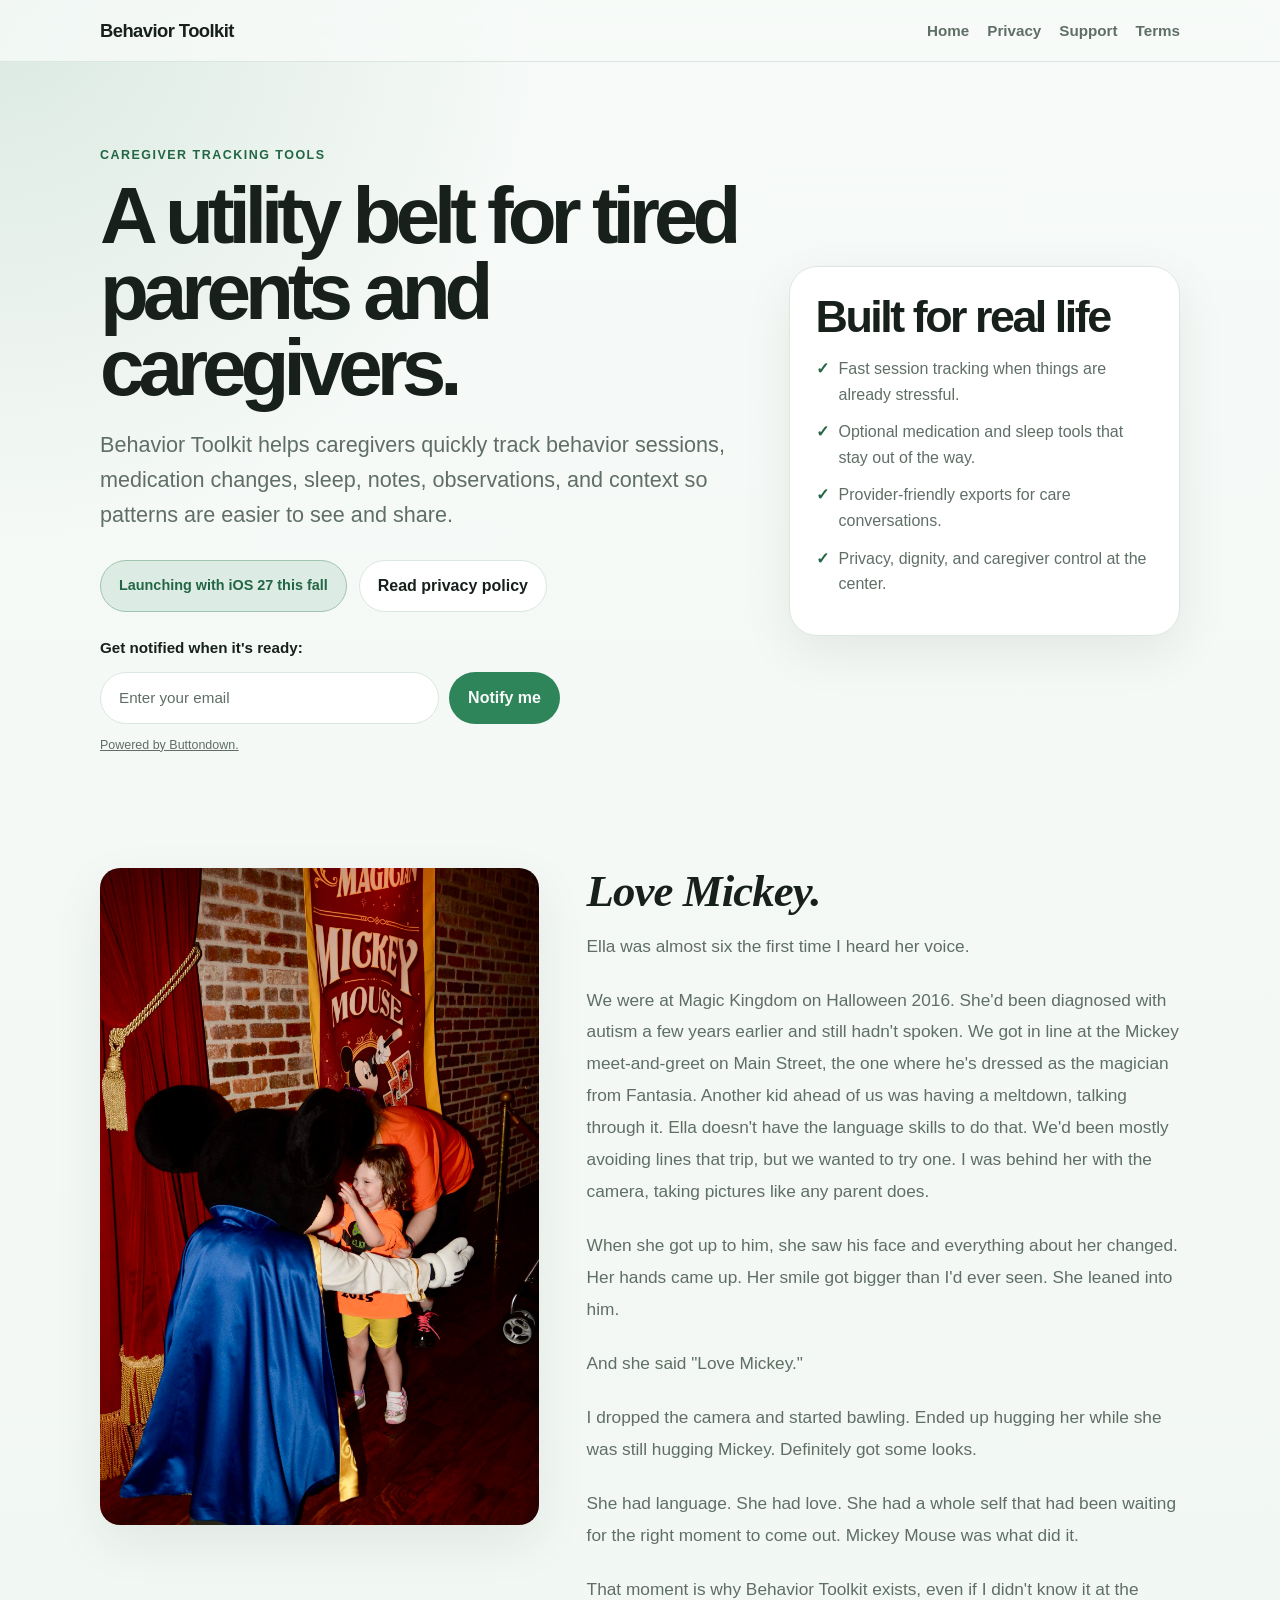
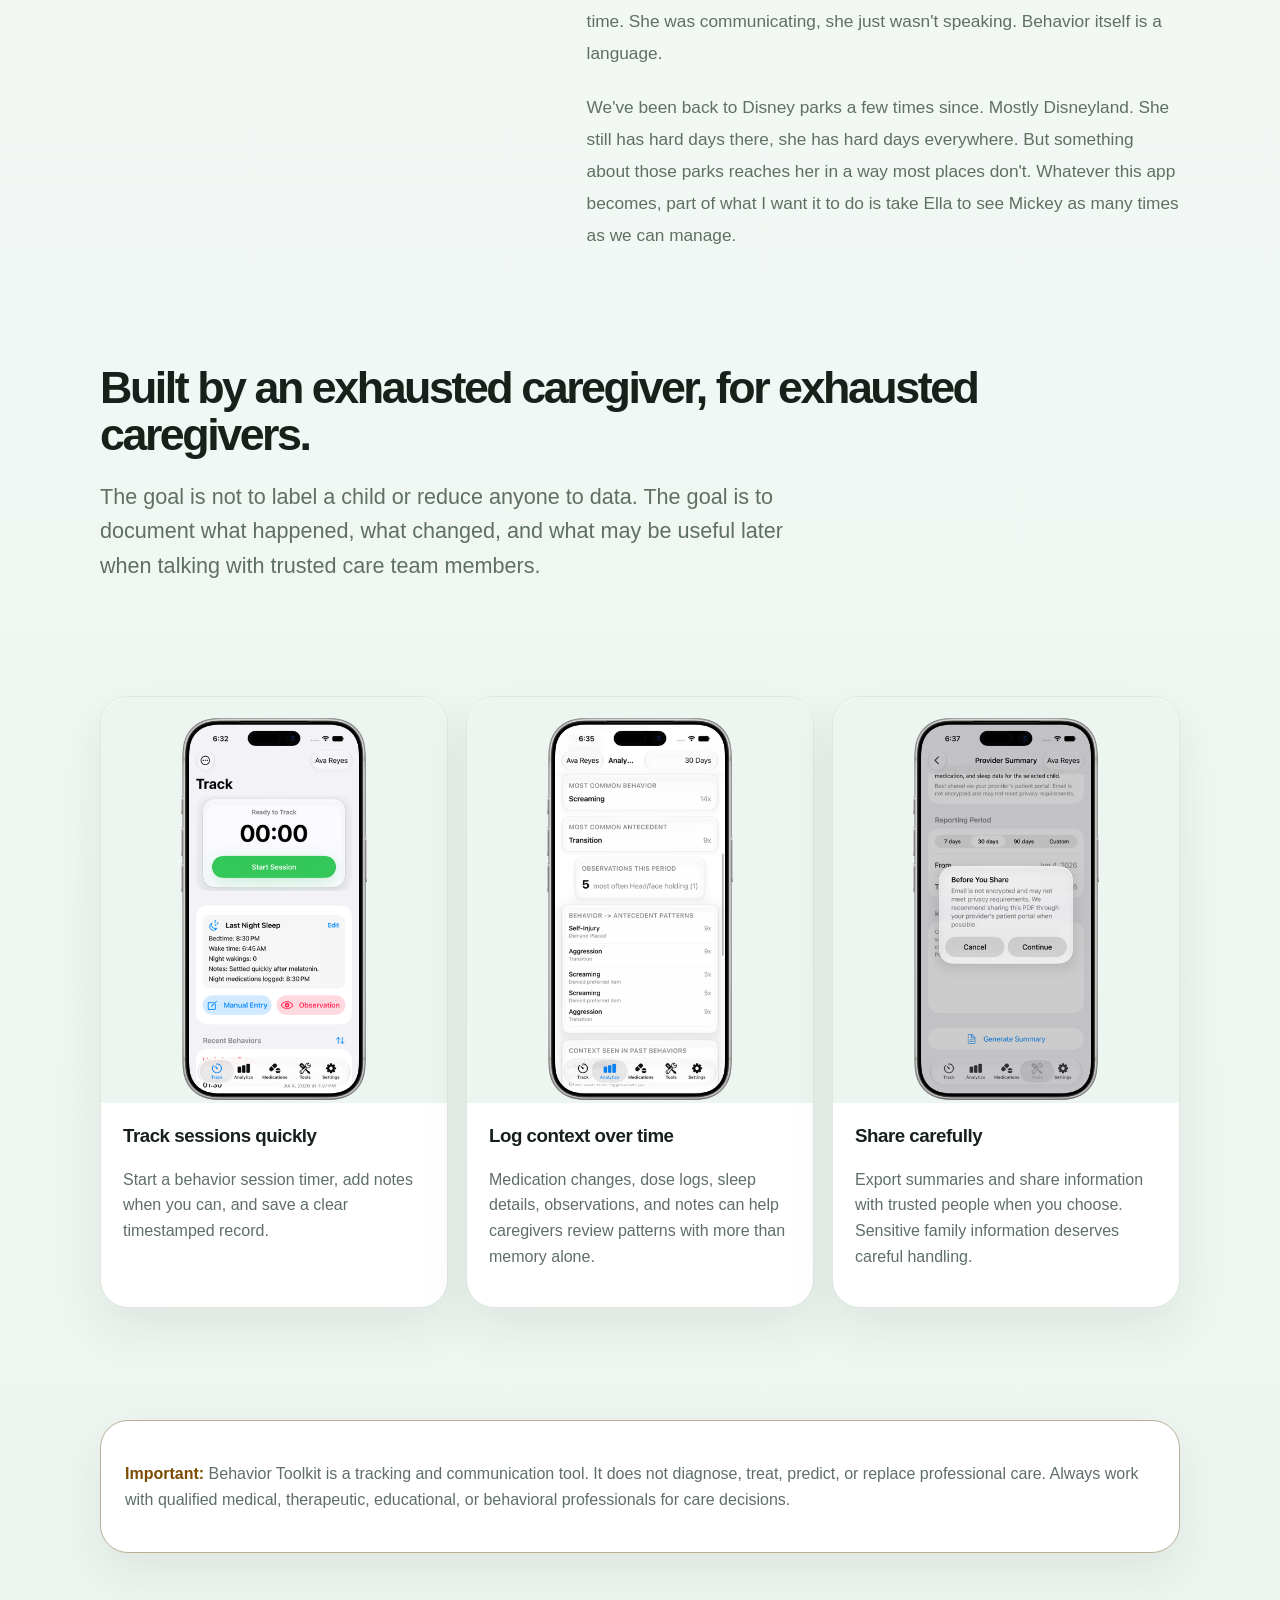
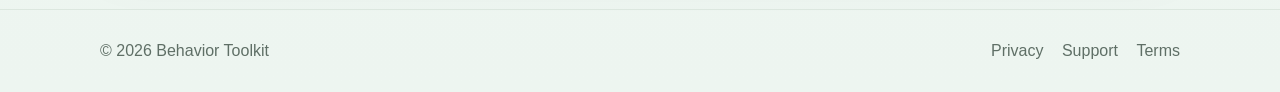
==== index.html @ e45cd390 "Replace hero CTA with launch badge and Buttondown email signup Swap the TestFlight beta pill for a '" ====
<!doctype html>
<html lang="en">
<head>
  <meta charset="utf-8">
  <meta name="viewport" content="width=device-width, initial-scale=1">
  <title>Behavior Toolkit | Caregiver Tracking Tools</title>
  <meta name="description" content="Behavior Toolkit is an iOS caregiver utility app for tracking behavior sessions, medication changes, sleep, notes, and patterns over time.">
  <link rel="stylesheet" href="style.css">
</head>
<body>
  <header class="site-header">
    <div class="container nav">
      <a class="brand" href="index.html">Behavior Toolkit</a>
      <nav class="nav-links" aria-label="Main navigation">
        <a href="index.html">Home</a>
        <a href="privacy.html">Privacy</a>
        <a href="support.html">Support</a>
        <a href="terms.html">Terms</a>
      </nav>
    </div>
  </header>

  <main>
    <section class="hero">
      <div class="container hero-grid">
        <div>
          <p class="eyebrow">Caregiver Tracking Tools</p>
          <h1>A utility belt for tired parents and caregivers.</h1>
          <p class="lede">Behavior Toolkit helps caregivers quickly track behavior sessions, medication changes, sleep, notes, observations, and context so patterns are easier to see and share.</p>
          <div class="actions">
            <span class="badge">Launching with iOS 27 this fall</span>
            <a class="button" href="privacy.html">Read privacy policy</a>
          </div>
          <p class="signup-intro">Get notified when it's ready:</p>
          <form
            action="https://buttondown.com/api/emails/embed-subscribe/behaviortoolkit"
            method="post"
            class="embeddable-buttondown-form signup-form"
          >
            <label for="bd-email" class="visually-hidden">Enter your email</label>
            <input type="email" name="email" id="bd-email" placeholder="Enter your email" required>
            <input type="submit" value="Notify me">
            <p class="buttondown-note">
              <a href="https://buttondown.com/refer/behaviortoolkit" target="_blank" rel="noopener">
                Powered by Buttondown.
              </a>
            </p>
          </form>
        </div>

        <aside class="hero-card" aria-label="Key app principles">
          <h2>Built for real life</h2>
          <ul>
            <li>Fast session tracking when things are already stressful.</li>
            <li>Optional medication and sleep tools that stay out of the way.</li>
            <li>Provider-friendly exports for care conversations.</li>
            <li>Privacy, dignity, and caregiver control at the center.</li>
          </ul>
        </aside>
      </div>
    </section>

    <section class="section story">
      <div class="container story-grid">
        <figure class="story-figure">
          <img src="images/mickey-2016.jpeg" alt="A young girl meeting Mickey Mouse at Magic Kingdom on Halloween 2016.">
        </figure>
        <div class="story-copy">
          <h2 class="story-title">Love Mickey.</h2>
          <p>Ella was almost six the first time I heard her voice.</p>
          <p>We were at Magic Kingdom on Halloween 2016. She'd been diagnosed with autism a few years earlier and still hadn't spoken. We got in line at the Mickey meet-and-greet on Main Street, the one where he's dressed as the magician from Fantasia. Another kid ahead of us was having a meltdown, talking through it. Ella doesn't have the language skills to do that. We'd been mostly avoiding lines that trip, but we wanted to try one. I was behind her with the camera, taking pictures like any parent does.</p>
          <p>When she got up to him, she saw his face and everything about her changed. Her hands came up. Her smile got bigger than I'd ever seen. She leaned into him.</p>
          <p>And she said "Love Mickey."</p>
          <p>I dropped the camera and started bawling. Ended up hugging her while she was still hugging Mickey. Definitely got some looks.</p>
          <p>She had language. She had love. She had a whole self that had been waiting for the right moment to come out. Mickey Mouse was what did it.</p>
          <p>That moment is why Behavior Toolkit exists, even if I didn't know it at the time. She was communicating, she just wasn't speaking. Behavior itself is a language.</p>
          <p>We've been back to Disney parks a few times since. Mostly Disneyland. She still has hard days there, she has hard days everywhere. But something about those parks reaches her in a way most places don't. Whatever this app becomes, part of what I want it to do is take Ella to see Mickey as many times as we can manage.</p>
        </div>
      </div>
    </section>

    <section class="section">
      <div class="container">
        <h2>Built by an exhausted caregiver, for exhausted caregivers.</h2>
        <p class="lede">The goal is not to label a child or reduce anyone to data. The goal is to document what happened, what changed, and what may be useful later when talking with trusted care team members.</p>
      </div>
    </section>

    <section class="section">
      <div class="container grid">
        <article class="card">
          <div class="card-shot">
            <img src="images/01-track-tab.png" alt="Behavior Toolkit's Track tab, showing an active session timer and last night's sleep summary.">
          </div>
          <h3>Track sessions quickly</h3>
          <p>Start a behavior session timer, add notes when you can, and save a clear timestamped record.</p>
        </article>
        <article class="card">
          <div class="card-shot">
            <img src="images/05-analytics-patterns.png" alt="Analytics view showing the most common behavior and antecedent, plus behavior-to-antecedent patterns over the period.">
          </div>
          <h3>Log context over time</h3>
          <p>Medication changes, dose logs, sleep details, observations, and notes can help caregivers review patterns with more than memory alone.</p>
        </article>
        <article class="card">
          <div class="card-shot">
            <img src="images/12-provider-summary-privacy-dialog.png" alt="Provider Summary screen with a 'Before You Share' reminder that email is not encrypted, recommending sharing through a provider's patient portal.">
          </div>
          <h3>Share carefully</h3>
          <p>Export summaries and share information with trusted people when you choose. Sensitive family information deserves careful handling.</p>
        </article>
      </div>
    </section>

    <section class="section">
      <div class="container notice">
        <p><strong>Important:</strong> Behavior Toolkit is a tracking and communication tool. It does not diagnose, treat, predict, or replace professional care. Always work with qualified medical, therapeutic, educational, or behavioral professionals for care decisions.</p>
      </div>
    </section>
  </main>

  <footer class="site-footer">
    <div class="container footer-row">
      <span>&copy; 2026 Behavior Toolkit</span>
      <span>
        <a href="privacy.html">Privacy</a>
        <a href="support.html">Support</a>
        <a href="terms.html">Terms</a>
      </span>
    </div>
  </footer>
</body>
</html>
---- style.css ----
:root {
  color-scheme: light dark;
  --bg: #f7faf8;
  --bg-soft: #edf5f0;
  --card: #ffffff;
  --text: #17201b;
  --muted: #5f6f66;
  --line: #dce7df;
  --accent: #2f855a;
  --accent-dark: #226644;
  --warning: #7a4b00;
  --shadow: 0 18px 50px rgba(23, 32, 27, 0.08);
}

@media (prefers-color-scheme: dark) {
  :root {
    --bg: #0d1310;
    --bg-soft: #111d17;
    --card: #16211b;
    --text: #edf7f0;
    --muted: #b0c0b7;
    --line: #2a3a31;
    --accent: #68d391;
    --accent-dark: #9ae6b4;
    --warning: #fbd38d;
    --shadow: 0 18px 50px rgba(0, 0, 0, 0.32);
  }
}

* {
  box-sizing: border-box;
}

html {
  scroll-behavior: smooth;
}

body {
  margin: 0;
  font-family: -apple-system, BlinkMacSystemFont, "Segoe UI", Roboto, Helvetica, Arial, sans-serif;
  background:
    radial-gradient(circle at top left, rgba(47, 133, 90, 0.14), transparent 34rem),
    linear-gradient(180deg, var(--bg), var(--bg-soft));
  color: var(--text);
  line-height: 1.6;
}

a {
  color: var(--accent-dark);
}

.container {
  width: min(1080px, calc(100% - 32px));
  margin: 0 auto;
}

.site-header {
  border-bottom: 1px solid var(--line);
  background: color-mix(in srgb, var(--bg) 82%, transparent);
  backdrop-filter: blur(14px);
  position: sticky;
  top: 0;
  z-index: 10;
}

.nav {
  display: flex;
  align-items: center;
  justify-content: space-between;
  gap: 24px;
  padding: 16px 0;
}

.brand {
  font-weight: 800;
  letter-spacing: -0.03em;
  text-decoration: none;
  color: var(--text);
  font-size: 1.15rem;
}

.nav-links {
  display: flex;
  align-items: center;
  gap: 18px;
  flex-wrap: wrap;
}

.nav-links a {
  color: var(--muted);
  text-decoration: none;
  font-weight: 600;
  font-size: 0.95rem;
}

.nav-links a:hover {
  color: var(--text);
}

.hero {
  padding: 84px 0 56px;
}

.hero-grid {
  display: grid;
  grid-template-columns: 1.25fr 0.75fr;
  gap: 36px;
  align-items: center;
}

.eyebrow {
  color: var(--accent-dark);
  font-weight: 800;
  text-transform: uppercase;
  letter-spacing: 0.12em;
  font-size: 0.78rem;
  margin: 0 0 12px;
}

h1 {
  font-size: clamp(2.45rem, 7vw, 5rem);
  line-height: 0.95;
  letter-spacing: -0.075em;
  margin: 0;
}

h2 {
  font-size: clamp(1.75rem, 4vw, 2.8rem);
  line-height: 1.05;
  letter-spacing: -0.055em;
  margin: 0 0 16px;
}

h3 {
  margin: 0 0 8px;
  letter-spacing: -0.025em;
}

.lede {
  font-size: clamp(1.1rem, 2.3vw, 1.35rem);
  color: var(--muted);
  margin: 22px 0 0;
  max-width: 720px;
}

.actions {
  display: flex;
  gap: 12px;
  flex-wrap: wrap;
  margin-top: 28px;
}

.button {
  display: inline-flex;
  align-items: center;
  justify-content: center;
  border-radius: 999px;
  padding: 12px 18px;
  font-weight: 800;
  text-decoration: none;
  border: 1px solid var(--line);
  color: var(--text);
  background: var(--card);
}

.button.primary {
  background: var(--accent);
  color: #ffffff;
  border-color: transparent;
}

span.button {
  cursor: default;
}

.actions-note {
  font-size: 0.88rem;
  color: var(--muted);
  margin: 14px 0 0;
}

.badge {
  display: inline-flex;
  align-items: center;
  border-radius: 999px;
  padding: 12px 18px;
  font-weight: 700;
  font-size: 0.9rem;
  color: var(--accent-dark);
  background: color-mix(in srgb, var(--accent) 12%, transparent);
  border: 1px solid color-mix(in srgb, var(--accent) 35%, var(--line));
}

.signup-intro {
  font-size: 0.95rem;
  font-weight: 600;
  margin: 24px 0 0;
}

.signup-form {
  display: flex;
  flex-wrap: wrap;
  gap: 10px;
  margin: 12px 0 0;
  max-width: 460px;
}

.signup-form input[type="email"] {
  flex: 1 1 220px;
  min-width: 0;
  border-radius: 999px;
  padding: 12px 18px;
  font: inherit;
  font-size: 0.95rem;
  border: 1px solid var(--line);
  background: var(--card);
  color: var(--text);
}

.signup-form input[type="email"]::placeholder {
  color: var(--muted);
}

.signup-form input[type="email"]:focus-visible {
  outline: 2px solid var(--accent);
  outline-offset: 1px;
  border-color: var(--accent);
}

.signup-form input[type="submit"] {
  flex: 0 0 auto;
  border-radius: 999px;
  padding: 12px 18px;
  font: inherit;
  font-weight: 800;
  background: var(--accent);
  color: var(--bg);
  border: 1px solid transparent;
  cursor: pointer;
}

.buttondown-note {
  flex-basis: 100%;
  margin: 2px 0 0;
  font-size: 0.78rem;
}

.buttondown-note a {
  color: var(--muted);
}

.visually-hidden {
  position: absolute;
  width: 1px;
  height: 1px;
  padding: 0;
  margin: -1px;
  overflow: hidden;
  clip: rect(0 0 0 0);
  clip-path: inset(50%);
  white-space: nowrap;
  border: 0;
}

.hero-card,
.card,
.notice {
  background: var(--card);
  border: 1px solid var(--line);
  border-radius: 28px;
  box-shadow: var(--shadow);
}

.hero-card {
  padding: 26px;
}

.hero-card ul,
.check-list {
  list-style: none;
  padding: 0;
  margin: 0;
}

.hero-card li,
.check-list li {
  display: flex;
  gap: 10px;
  margin: 12px 0;
  color: var(--muted);
}

.hero-card li::before,
.check-list li::before {
  content: "✓";
  color: var(--accent-dark);
  font-weight: 900;
}

.section {
  padding: 56px 0;
}

.grid {
  display: grid;
  grid-template-columns: repeat(3, 1fr);
  gap: 18px;
}

.story-grid {
  display: grid;
  grid-template-columns: 0.85fr 1.15fr;
  gap: 48px;
  align-items: start;
}

.story-figure {
  margin: 0;
  position: sticky;
  top: 96px;
}

.story-figure img {
  width: 100%;
  height: auto;
  display: block;
  border-radius: 20px;
  box-shadow: var(--shadow);
}

.story-copy {
  max-width: 640px;
}

.story-title {
  font-family: Georgia, "Iowan Old Style", "Times New Roman", serif;
  font-style: italic;
  font-weight: 700;
  letter-spacing: -0.02em;
}

.story-copy p {
  font-size: 1.08rem;
  line-height: 1.85;
  color: var(--muted);
  margin: 0 0 22px;
}

.story-copy p:last-child {
  margin-bottom: 0;
}

@media (max-width: 760px) {
  .story-grid {
    grid-template-columns: 1fr;
    gap: 24px;
  }

  .story-figure {
    position: static;
  }
}

.card {
  padding: 22px;
}

.card-shot {
  margin: -22px -22px 18px;
  display: flex;
  justify-content: center;
  background: var(--bg-soft);
  border-radius: 28px 28px 0 0;
  overflow: hidden;
}

.card-shot img {
  width: 100%;
  max-width: 190px;
  height: auto;
  display: block;
  margin-top: 18px;
}

.card p,
.notice p,
.legal p,
.legal li {
  color: var(--muted);
}

.notice {
  padding: 24px;
  border-color: color-mix(in srgb, var(--warning) 35%, var(--line));
}

.notice strong {
  color: var(--warning);
}

.legal {
  width: min(860px, calc(100% - 32px));
  margin: 0 auto;
  padding: 56px 0;
}

.legal h1 {
  font-size: clamp(2.2rem, 5vw, 3.6rem);
  margin-bottom: 12px;
}

.legal h2 {
  font-size: 1.4rem;
  margin-top: 34px;
}

.site-footer {
  border-top: 1px solid var(--line);
  padding: 28px 0;
  color: var(--muted);
}

.footer-row {
  display: flex;
  justify-content: space-between;
  gap: 18px;
  flex-wrap: wrap;
}

.footer-row a {
  color: var(--muted);
  margin-left: 14px;
  text-decoration: none;
}

@media (max-width: 760px) {
  .hero {
    padding-top: 54px;
  }

  .hero-grid,
  .grid {
    grid-template-columns: 1fr;
  }

  .nav {
    align-items: flex-start;
    flex-direction: column;
  }

  .nav-links {
    gap: 12px;
  }
}
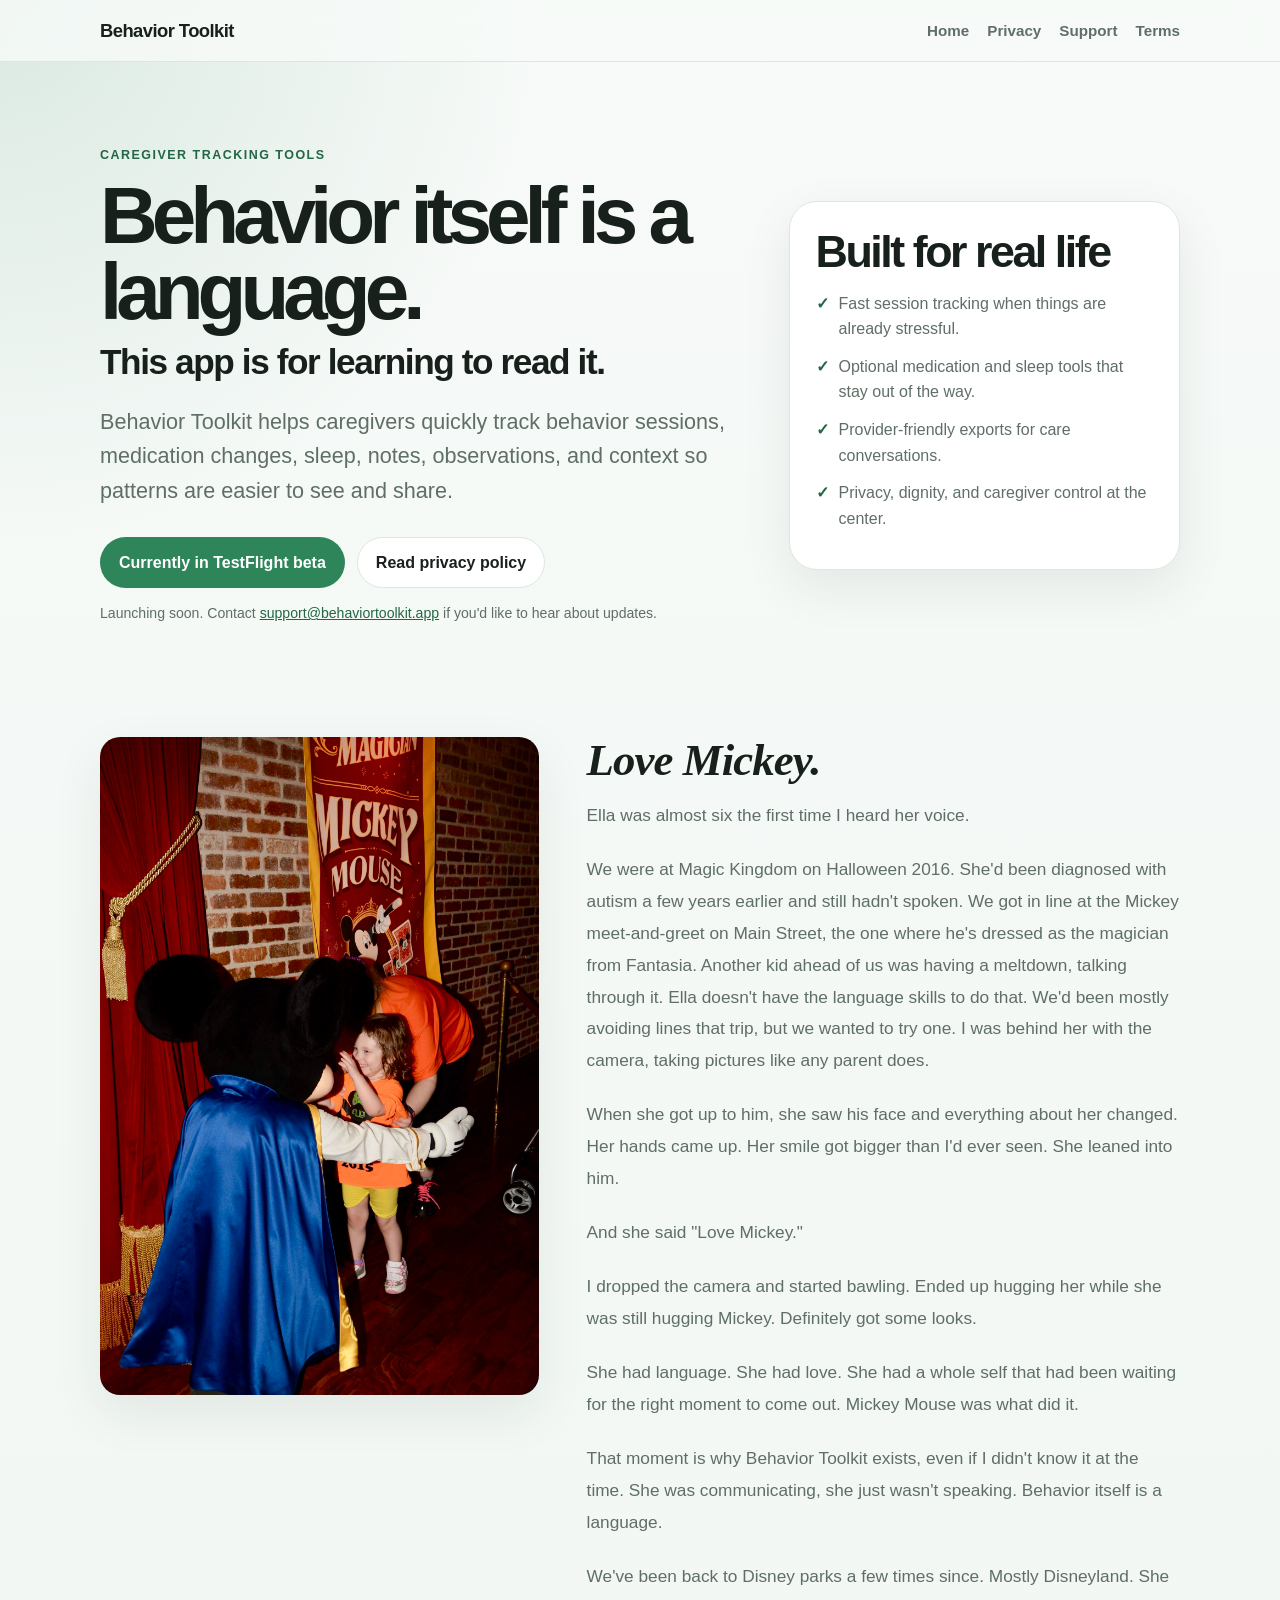
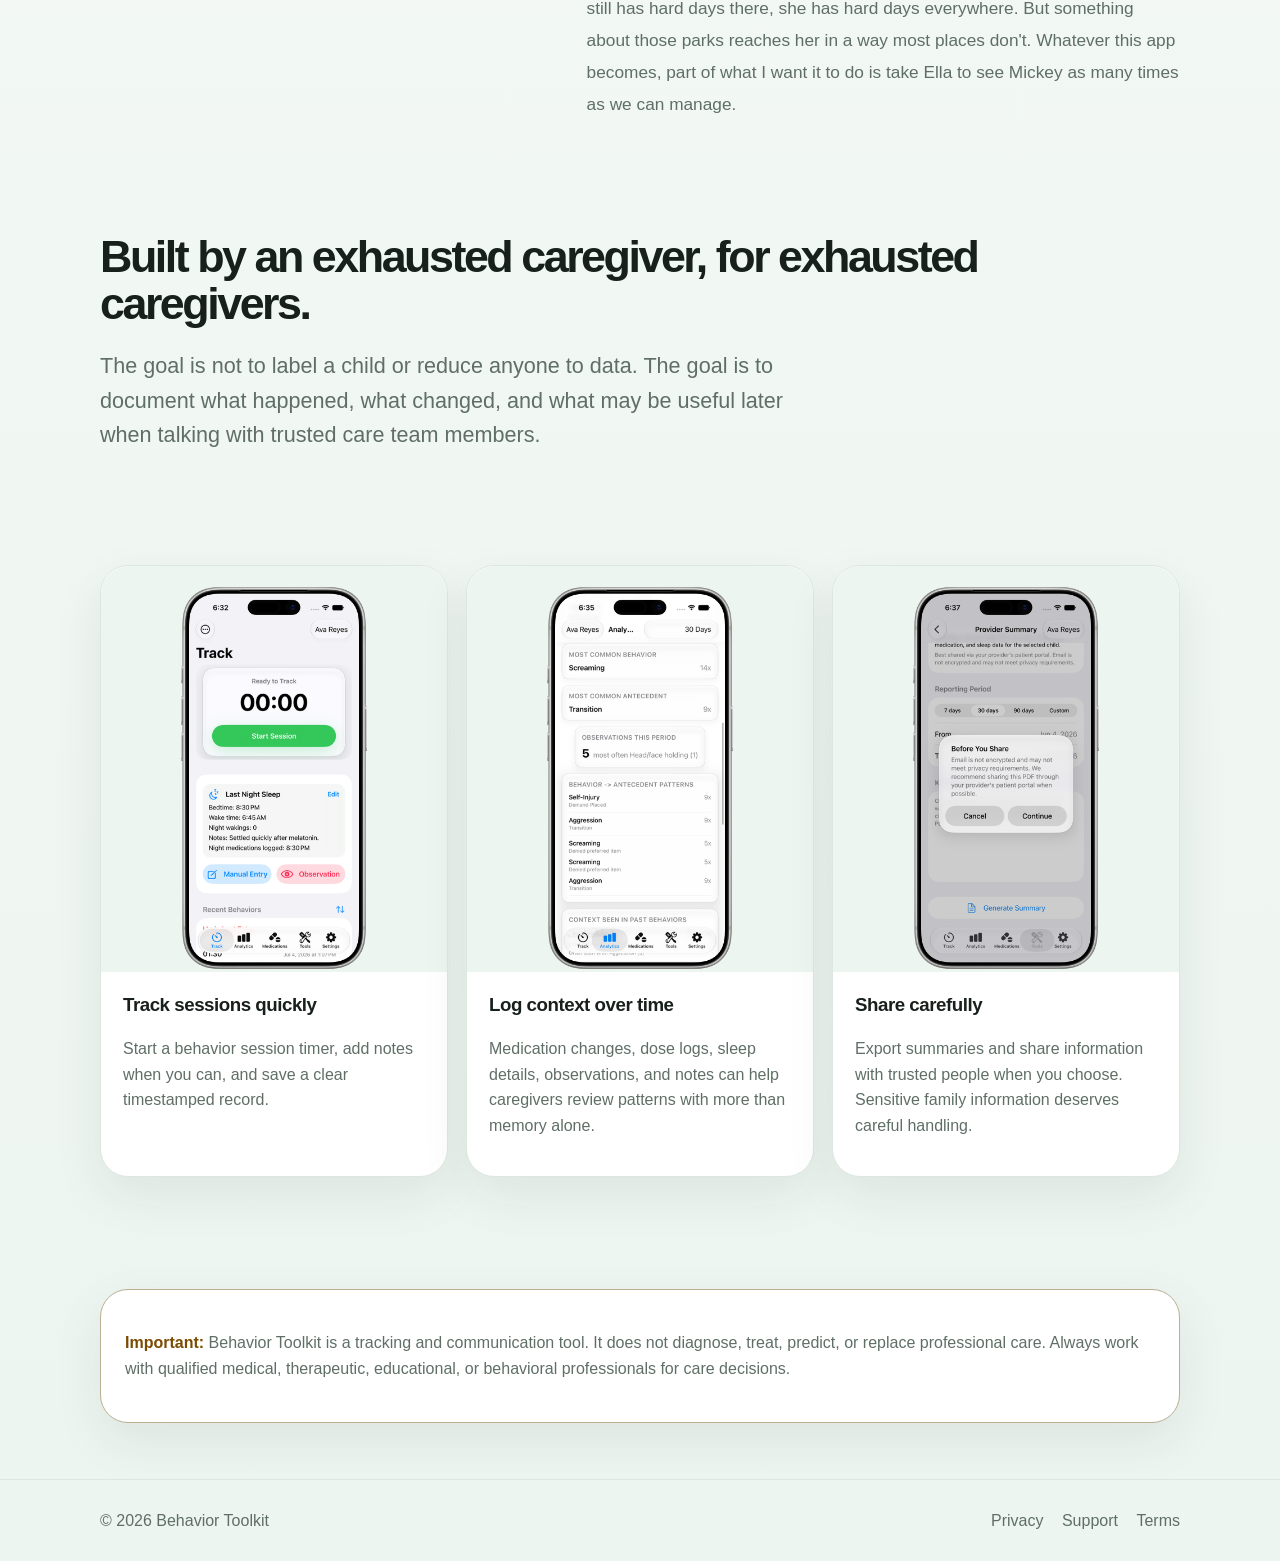
==== commit 3f134647: "Replace hero headline with new two-line copy Swap 'A utility belt for tired parents and caregivers.'" ====
--- a/index.html
+++ b/index.html
@@ -25,27 +25,14 @@
       <div class="container hero-grid">
         <div>
           <p class="eyebrow">Caregiver Tracking Tools</p>
-          <h1>A utility belt for tired parents and caregivers.</h1>
+          <h1>Behavior itself is a language.</h1>
+          <p class="hero-sub">This app is for learning to read it.</p>
           <p class="lede">Behavior Toolkit helps caregivers quickly track behavior sessions, medication changes, sleep, notes, observations, and context so patterns are easier to see and share.</p>
           <div class="actions">
-            <span class="badge">Launching with iOS 27 this fall</span>
+            <span class="button primary">Currently in TestFlight beta</span>
             <a class="button" href="privacy.html">Read privacy policy</a>
           </div>
-          <p class="signup-intro">Get notified when it's ready:</p>
-          <form
-            action="https://buttondown.com/api/emails/embed-subscribe/behaviortoolkit"
-            method="post"
-            class="embeddable-buttondown-form signup-form"
-          >
-            <label for="bd-email" class="visually-hidden">Enter your email</label>
-            <input type="email" name="email" id="bd-email" placeholder="Enter your email" required>
-            <input type="submit" value="Notify me">
-            <p class="buttondown-note">
-              <a href="https://buttondown.com/refer/behaviortoolkit" target="_blank" rel="noopener">
-                Powered by Buttondown.
-              </a>
-            </p>
-          </form>
+          <p class="actions-note">Launching soon. Contact <a href="mailto:support@behaviortoolkit.app">support@behaviortoolkit.app</a> if you'd like to hear about updates.</p>
         </div>
 
         <aside class="hero-card" aria-label="Key app principles">
--- a/style.css
+++ b/style.css
@@ -124,6 +124,14 @@
   margin: 0;
 }
 
+.hero-sub {
+  font-size: clamp(1.4rem, 3.4vw, 2.2rem);
+  line-height: 1.15;
+  letter-spacing: -0.04em;
+  font-weight: 600;
+  margin: 12px 0 0;
+}
+
 h2 {
   font-size: clamp(1.75rem, 4vw, 2.8rem);
   line-height: 1.05;
@@ -179,89 +187,6 @@
   margin: 14px 0 0;
 }
 
-.badge {
-  display: inline-flex;
-  align-items: center;
-  border-radius: 999px;
-  padding: 12px 18px;
-  font-weight: 700;
-  font-size: 0.9rem;
-  color: var(--accent-dark);
-  background: color-mix(in srgb, var(--accent) 12%, transparent);
-  border: 1px solid color-mix(in srgb, var(--accent) 35%, var(--line));
-}
-
-.signup-intro {
-  font-size: 0.95rem;
-  font-weight: 600;
-  margin: 24px 0 0;
-}
-
-.signup-form {
-  display: flex;
-  flex-wrap: wrap;
-  gap: 10px;
-  margin: 12px 0 0;
-  max-width: 460px;
-}
-
-.signup-form input[type="email"] {
-  flex: 1 1 220px;
-  min-width: 0;
-  border-radius: 999px;
-  padding: 12px 18px;
-  font: inherit;
-  font-size: 0.95rem;
-  border: 1px solid var(--line);
-  background: var(--card);
-  color: var(--text);
-}
-
-.signup-form input[type="email"]::placeholder {
-  color: var(--muted);
-}
-
-.signup-form input[type="email"]:focus-visible {
-  outline: 2px solid var(--accent);
-  outline-offset: 1px;
-  border-color: var(--accent);
-}
-
-.signup-form input[type="submit"] {
-  flex: 0 0 auto;
-  border-radius: 999px;
-  padding: 12px 18px;
-  font: inherit;
-  font-weight: 800;
-  background: var(--accent);
-  color: var(--bg);
-  border: 1px solid transparent;
-  cursor: pointer;
-}
-
-.buttondown-note {
-  flex-basis: 100%;
-  margin: 2px 0 0;
-  font-size: 0.78rem;
-}
-
-.buttondown-note a {
-  color: var(--muted);
-}
-
-.visually-hidden {
-  position: absolute;
-  width: 1px;
-  height: 1px;
-  padding: 0;
-  margin: -1px;
-  overflow: hidden;
-  clip: rect(0 0 0 0);
-  clip-path: inset(50%);
-  white-space: nowrap;
-  border: 0;
-}
-
 .hero-card,
 .card,
 .notice {
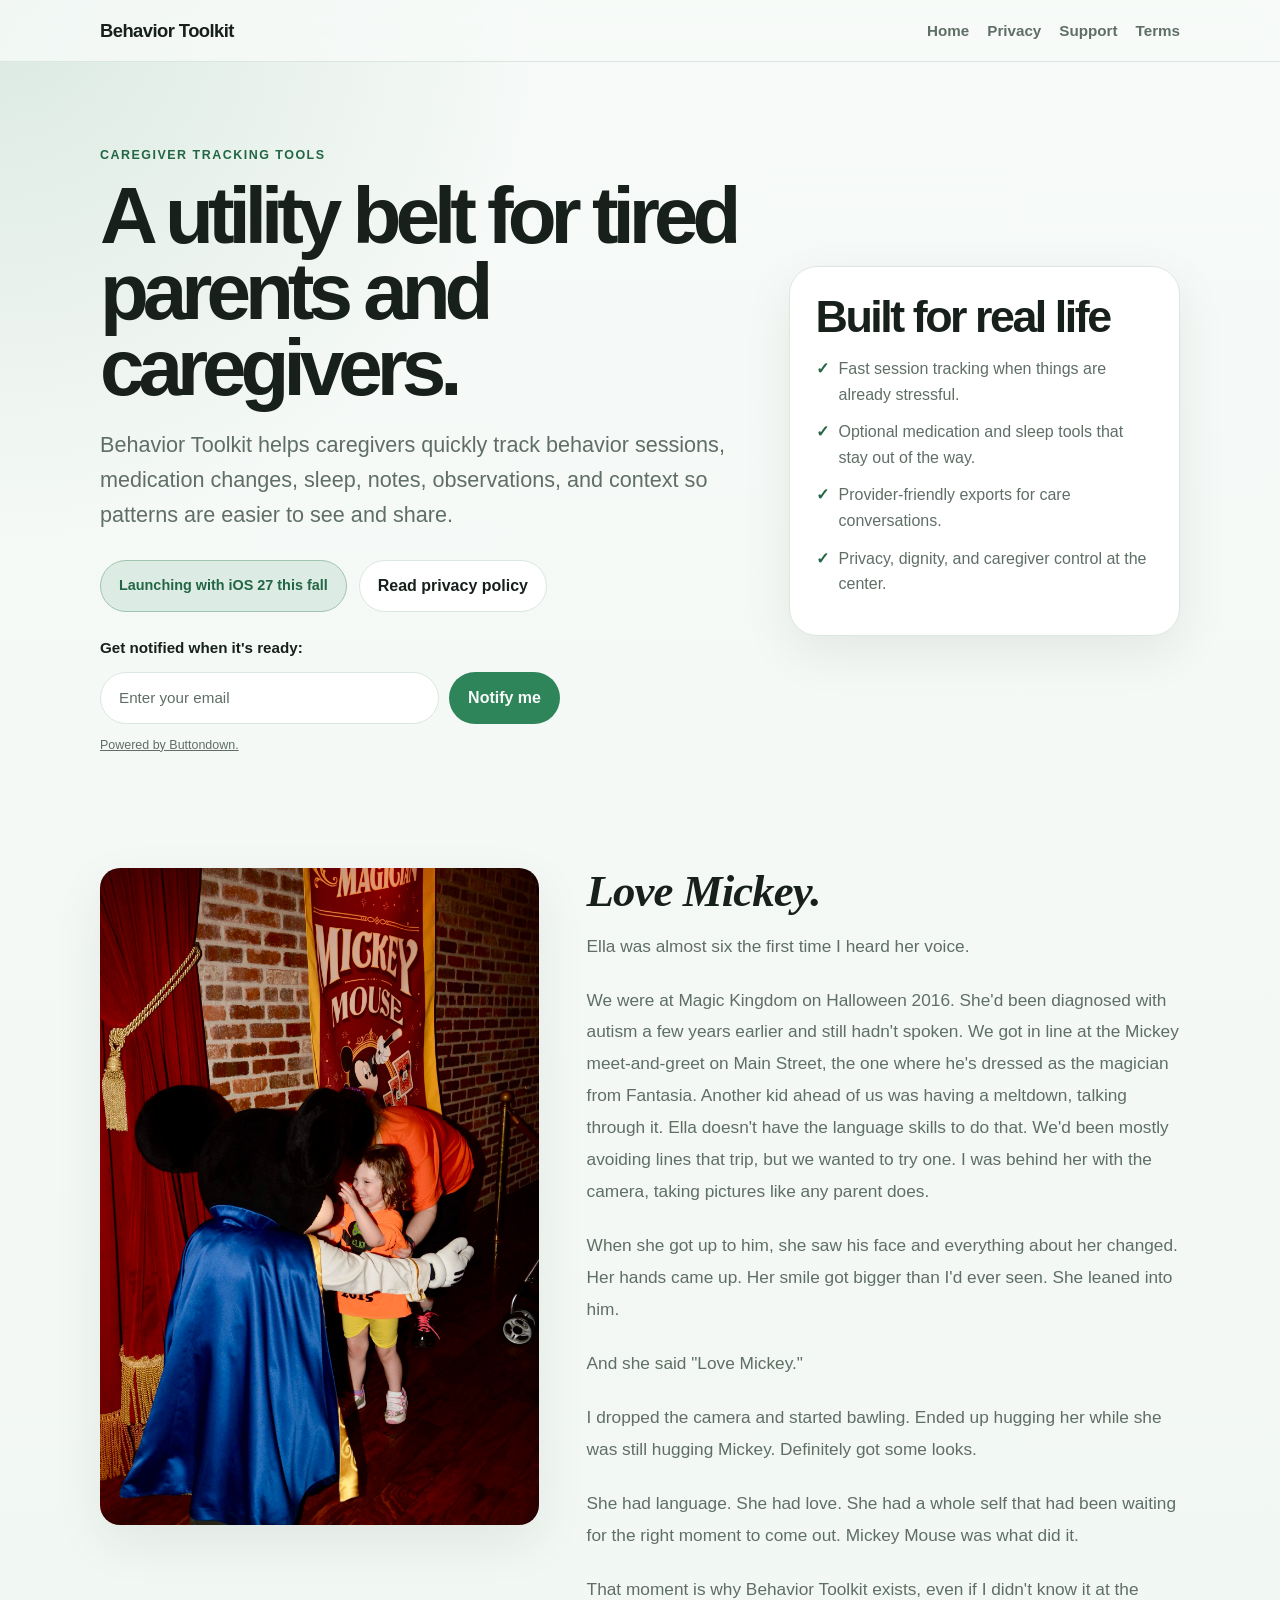
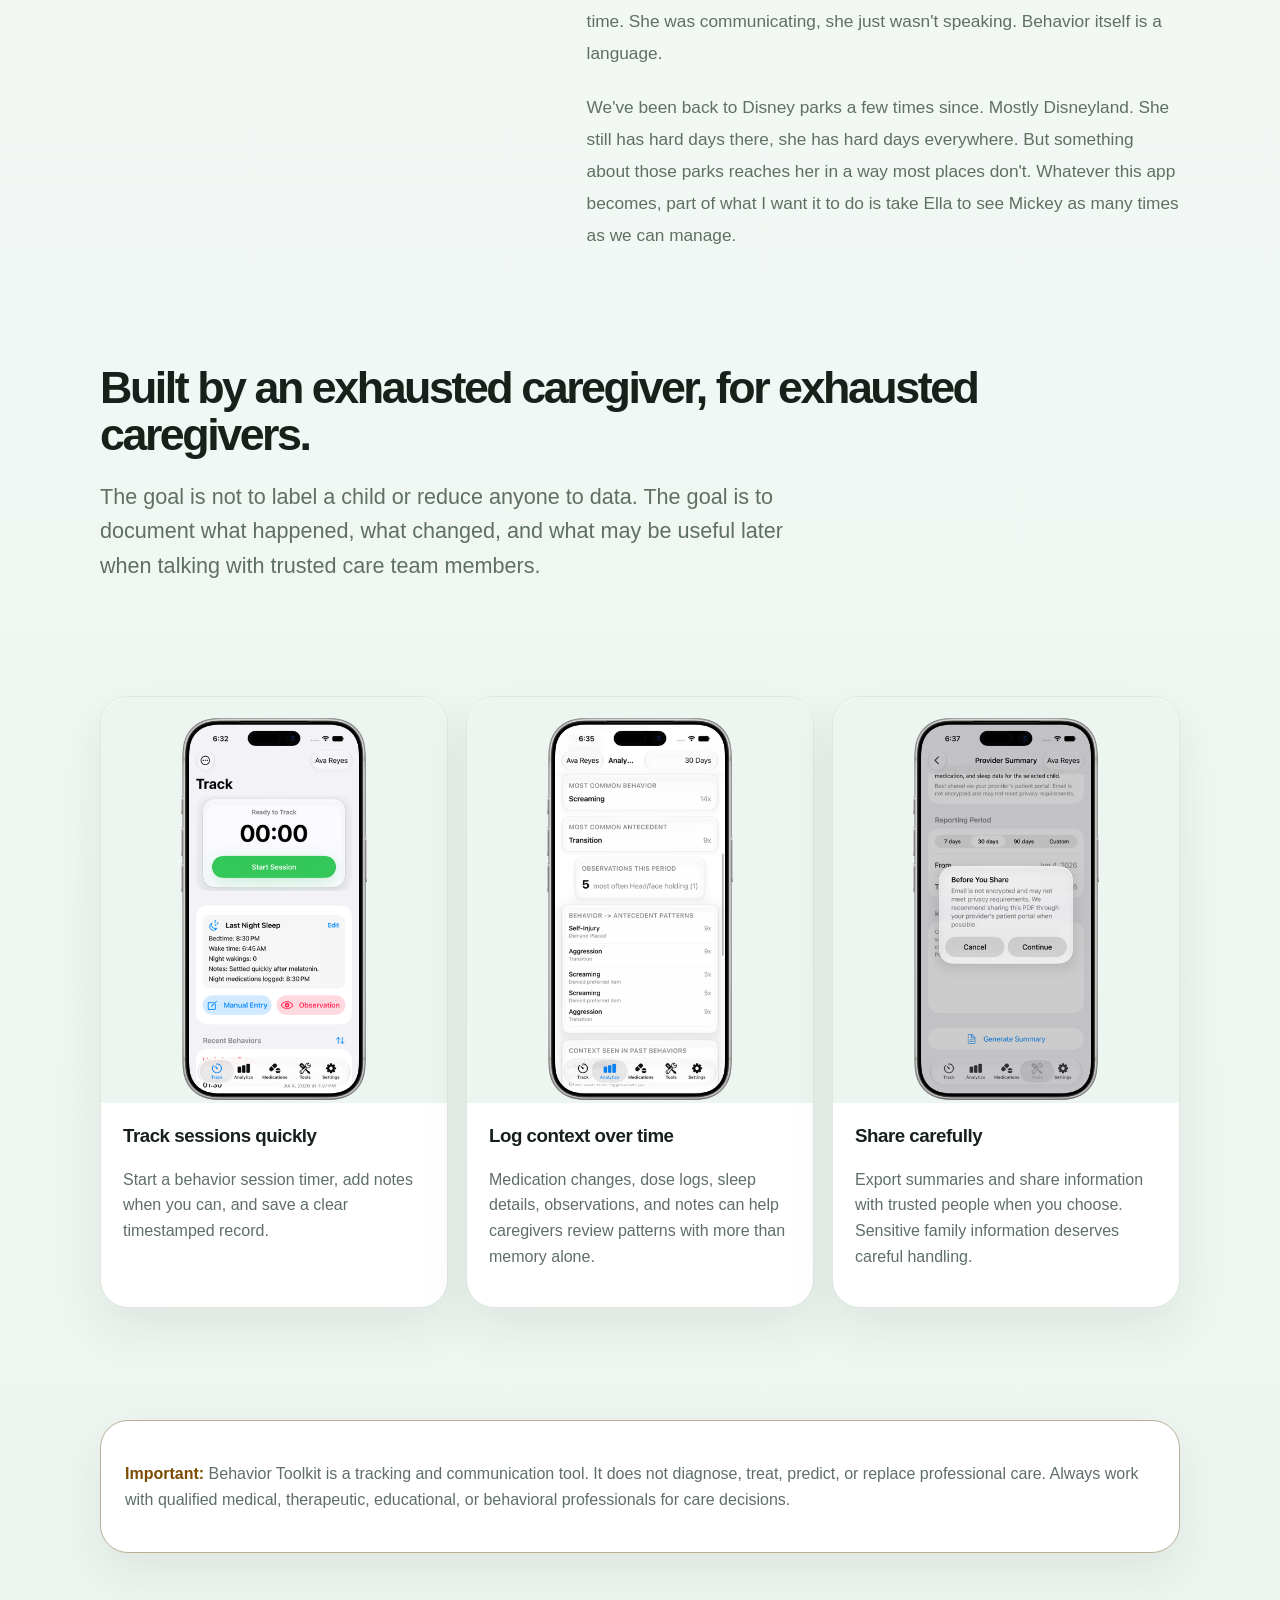
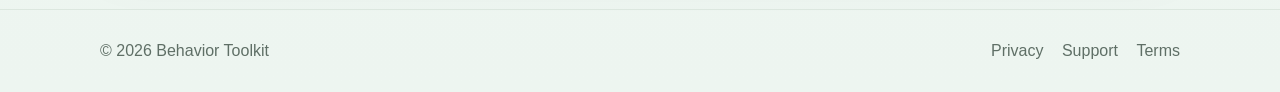
==== commit 3bb63b1d: "Merge pull request #4 from JimJimBinks/claude/toolkit-hero-cta-email-acm1hy Replace hero CTA with la" ====
--- a/index.html
+++ b/index.html
@@ -25,14 +25,27 @@
       <div class="container hero-grid">
         <div>
           <p class="eyebrow">Caregiver Tracking Tools</p>
-          <h1>Behavior itself is a language.</h1>
-          <p class="hero-sub">This app is for learning to read it.</p>
+          <h1>A utility belt for tired parents and caregivers.</h1>
           <p class="lede">Behavior Toolkit helps caregivers quickly track behavior sessions, medication changes, sleep, notes, observations, and context so patterns are easier to see and share.</p>
           <div class="actions">
-            <span class="button primary">Currently in TestFlight beta</span>
+            <span class="badge">Launching with iOS 27 this fall</span>
             <a class="button" href="privacy.html">Read privacy policy</a>
           </div>
-          <p class="actions-note">Launching soon. Contact <a href="mailto:support@behaviortoolkit.app">support@behaviortoolkit.app</a> if you'd like to hear about updates.</p>
+          <p class="signup-intro">Get notified when it's ready:</p>
+          <form
+            action="https://buttondown.com/api/emails/embed-subscribe/behaviortoolkit"
+            method="post"
+            class="embeddable-buttondown-form signup-form"
+          >
+            <label for="bd-email" class="visually-hidden">Enter your email</label>
+            <input type="email" name="email" id="bd-email" placeholder="Enter your email" required>
+            <input type="submit" value="Notify me">
+            <p class="buttondown-note">
+              <a href="https://buttondown.com/refer/behaviortoolkit" target="_blank" rel="noopener">
+                Powered by Buttondown.
+              </a>
+            </p>
+          </form>
         </div>
 
         <aside class="hero-card" aria-label="Key app principles">
--- a/style.css
+++ b/style.css
@@ -124,14 +124,6 @@
   margin: 0;
 }
 
-.hero-sub {
-  font-size: clamp(1.4rem, 3.4vw, 2.2rem);
-  line-height: 1.15;
-  letter-spacing: -0.04em;
-  font-weight: 600;
-  margin: 12px 0 0;
-}
-
 h2 {
   font-size: clamp(1.75rem, 4vw, 2.8rem);
   line-height: 1.05;
@@ -187,6 +179,89 @@
   margin: 14px 0 0;
 }
 
+.badge {
+  display: inline-flex;
+  align-items: center;
+  border-radius: 999px;
+  padding: 12px 18px;
+  font-weight: 700;
+  font-size: 0.9rem;
+  color: var(--accent-dark);
+  background: color-mix(in srgb, var(--accent) 12%, transparent);
+  border: 1px solid color-mix(in srgb, var(--accent) 35%, var(--line));
+}
+
+.signup-intro {
+  font-size: 0.95rem;
+  font-weight: 600;
+  margin: 24px 0 0;
+}
+
+.signup-form {
+  display: flex;
+  flex-wrap: wrap;
+  gap: 10px;
+  margin: 12px 0 0;
+  max-width: 460px;
+}
+
+.signup-form input[type="email"] {
+  flex: 1 1 220px;
+  min-width: 0;
+  border-radius: 999px;
+  padding: 12px 18px;
+  font: inherit;
+  font-size: 0.95rem;
+  border: 1px solid var(--line);
+  background: var(--card);
+  color: var(--text);
+}
+
+.signup-form input[type="email"]::placeholder {
+  color: var(--muted);
+}
+
+.signup-form input[type="email"]:focus-visible {
+  outline: 2px solid var(--accent);
+  outline-offset: 1px;
+  border-color: var(--accent);
+}
+
+.signup-form input[type="submit"] {
+  flex: 0 0 auto;
+  border-radius: 999px;
+  padding: 12px 18px;
+  font: inherit;
+  font-weight: 800;
+  background: var(--accent);
+  color: var(--bg);
+  border: 1px solid transparent;
+  cursor: pointer;
+}
+
+.buttondown-note {
+  flex-basis: 100%;
+  margin: 2px 0 0;
+  font-size: 0.78rem;
+}
+
+.buttondown-note a {
+  color: var(--muted);
+}
+
+.visually-hidden {
+  position: absolute;
+  width: 1px;
+  height: 1px;
+  padding: 0;
+  margin: -1px;
+  overflow: hidden;
+  clip: rect(0 0 0 0);
+  clip-path: inset(50%);
+  white-space: nowrap;
+  border: 0;
+}
+
 .hero-card,
 .card,
 .notice {
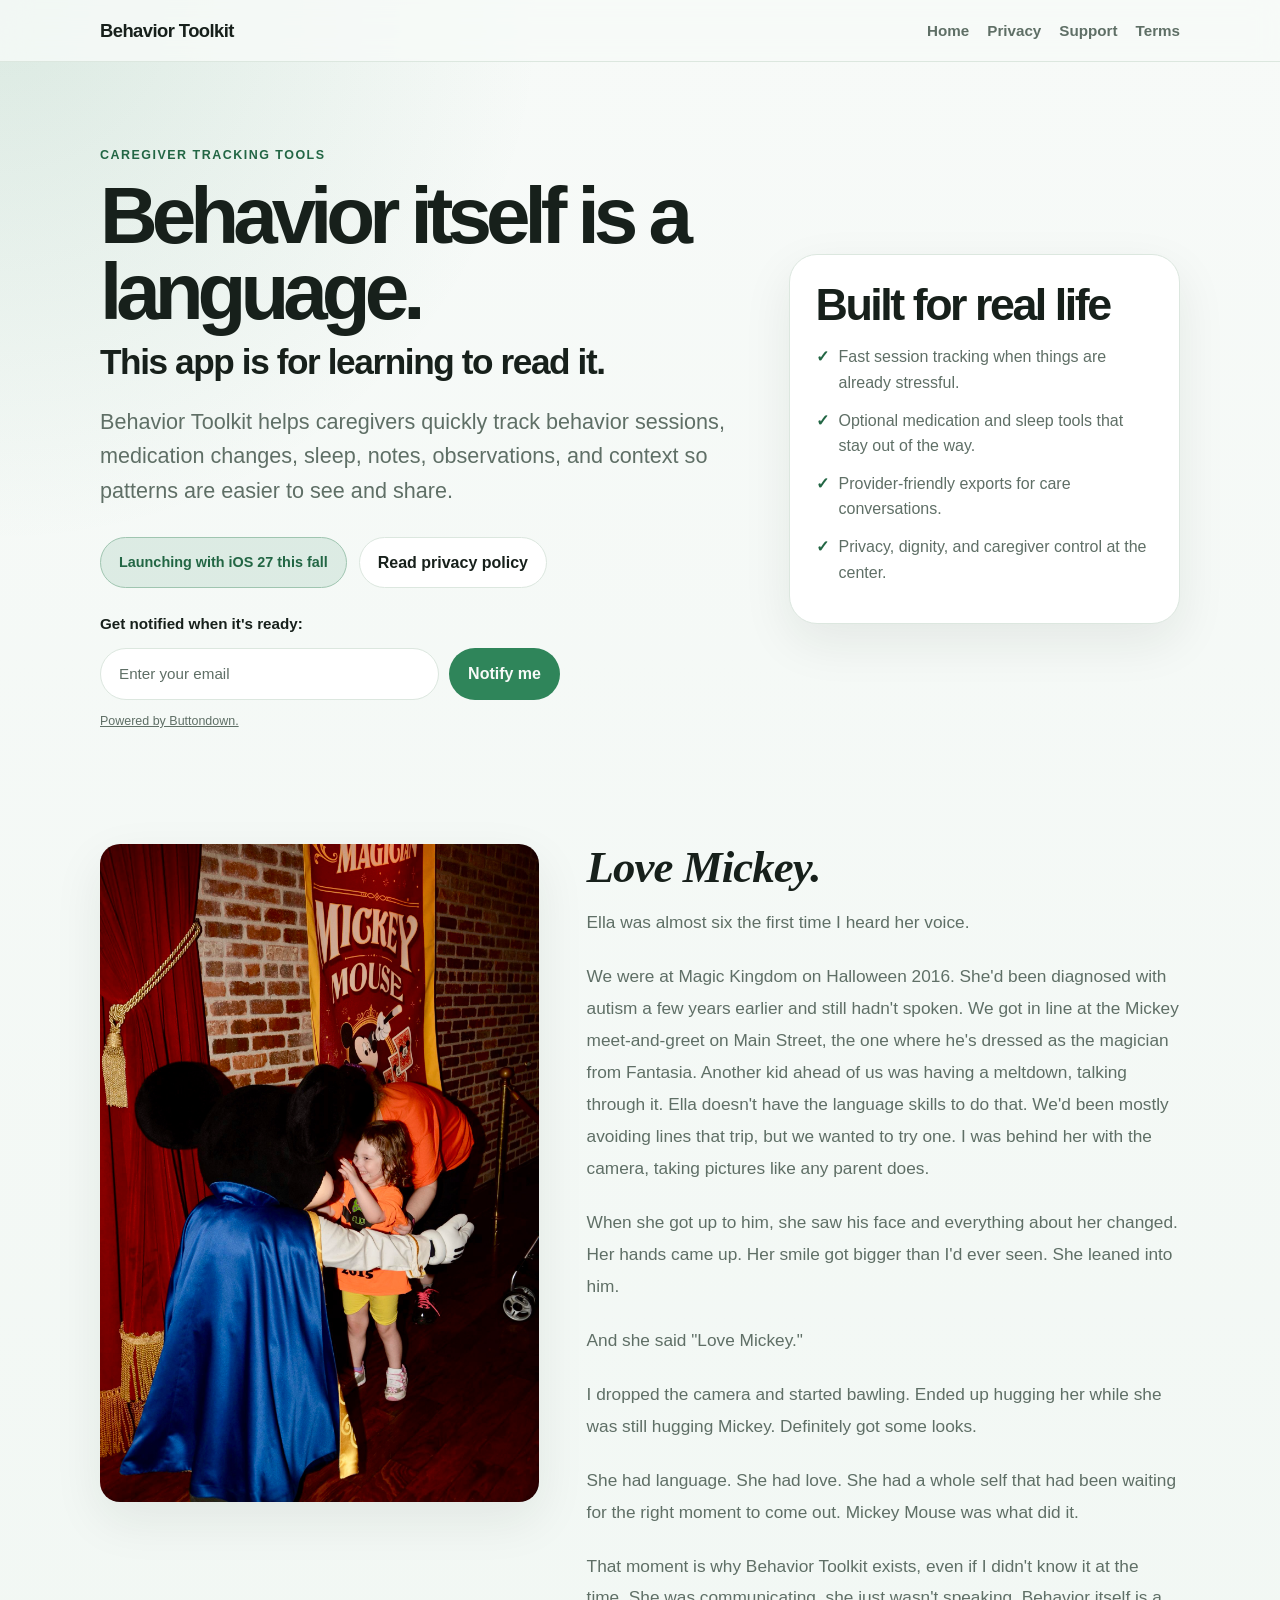
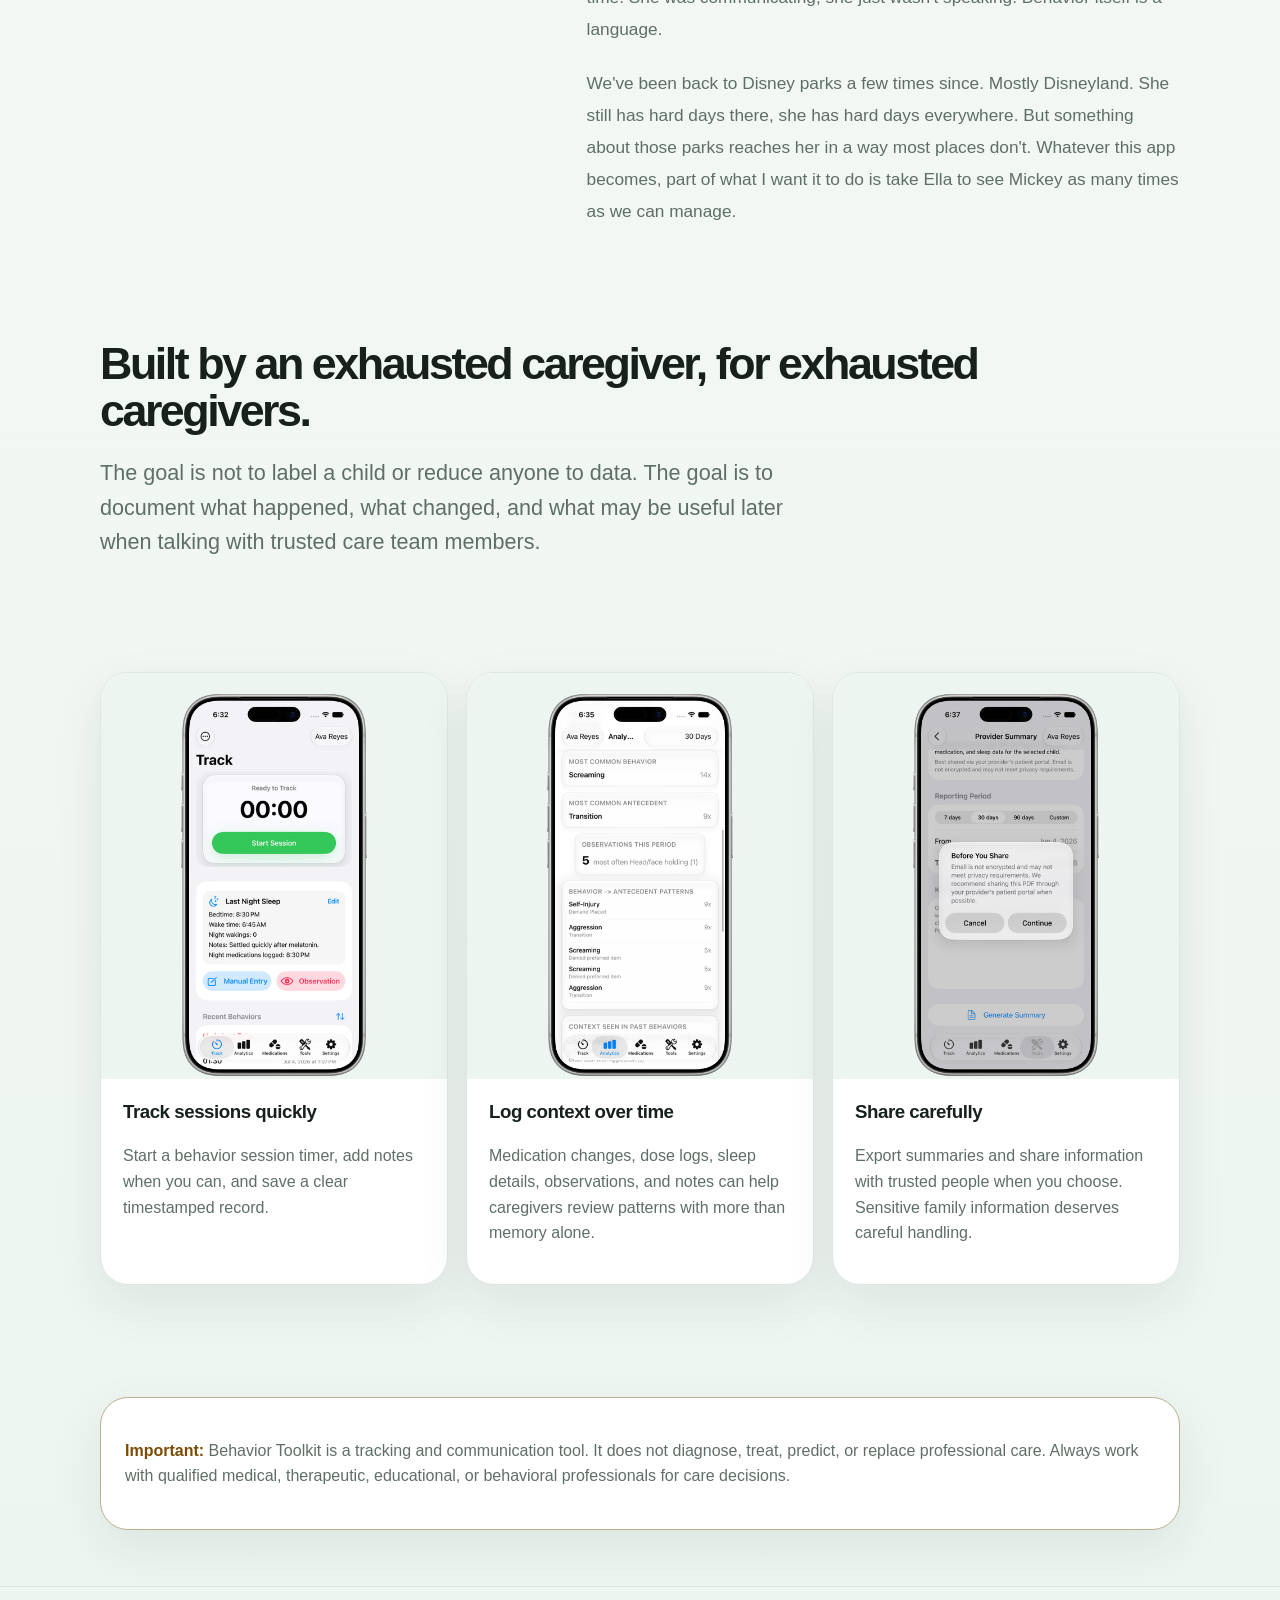
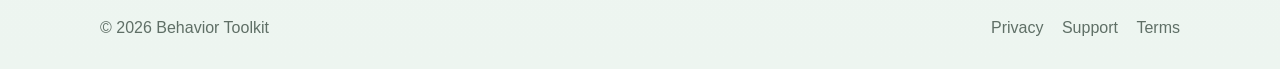
==== commit 542db3d2: "Merge pull request #3 from JimJimBinks/claude/behavior-toolkit-headline-m6drxg Update hero section m" ====
--- a/index.html
+++ b/index.html
@@ -25,7 +25,8 @@
       <div class="container hero-grid">
         <div>
           <p class="eyebrow">Caregiver Tracking Tools</p>
-          <h1>A utility belt for tired parents and caregivers.</h1>
+          <h1>Behavior itself is a language.</h1>
+          <p class="hero-sub">This app is for learning to read it.</p>
           <p class="lede">Behavior Toolkit helps caregivers quickly track behavior sessions, medication changes, sleep, notes, observations, and context so patterns are easier to see and share.</p>
           <div class="actions">
             <span class="badge">Launching with iOS 27 this fall</span>
--- a/style.css
+++ b/style.css
@@ -124,6 +124,14 @@
   margin: 0;
 }
 
+.hero-sub {
+  font-size: clamp(1.4rem, 3.4vw, 2.2rem);
+  line-height: 1.15;
+  letter-spacing: -0.04em;
+  font-weight: 600;
+  margin: 12px 0 0;
+}
+
 h2 {
   font-size: clamp(1.75rem, 4vw, 2.8rem);
   line-height: 1.05;
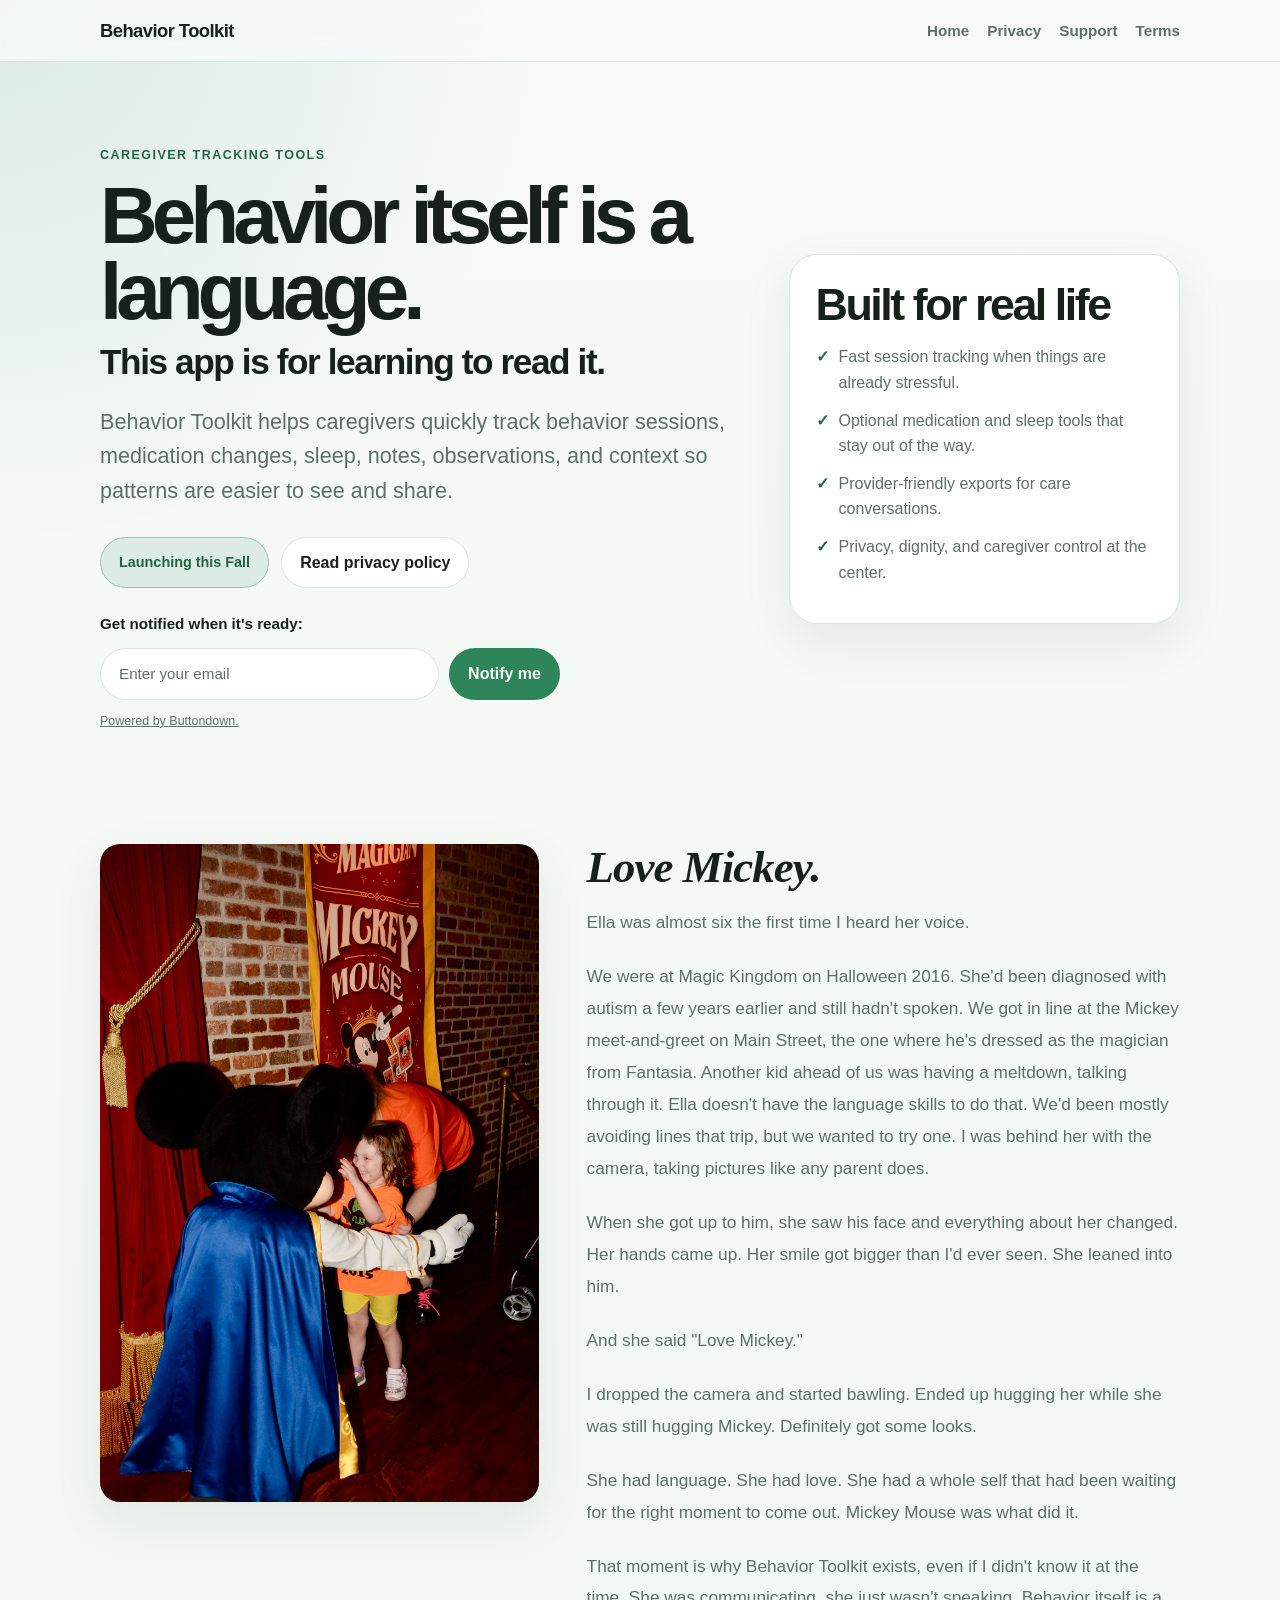
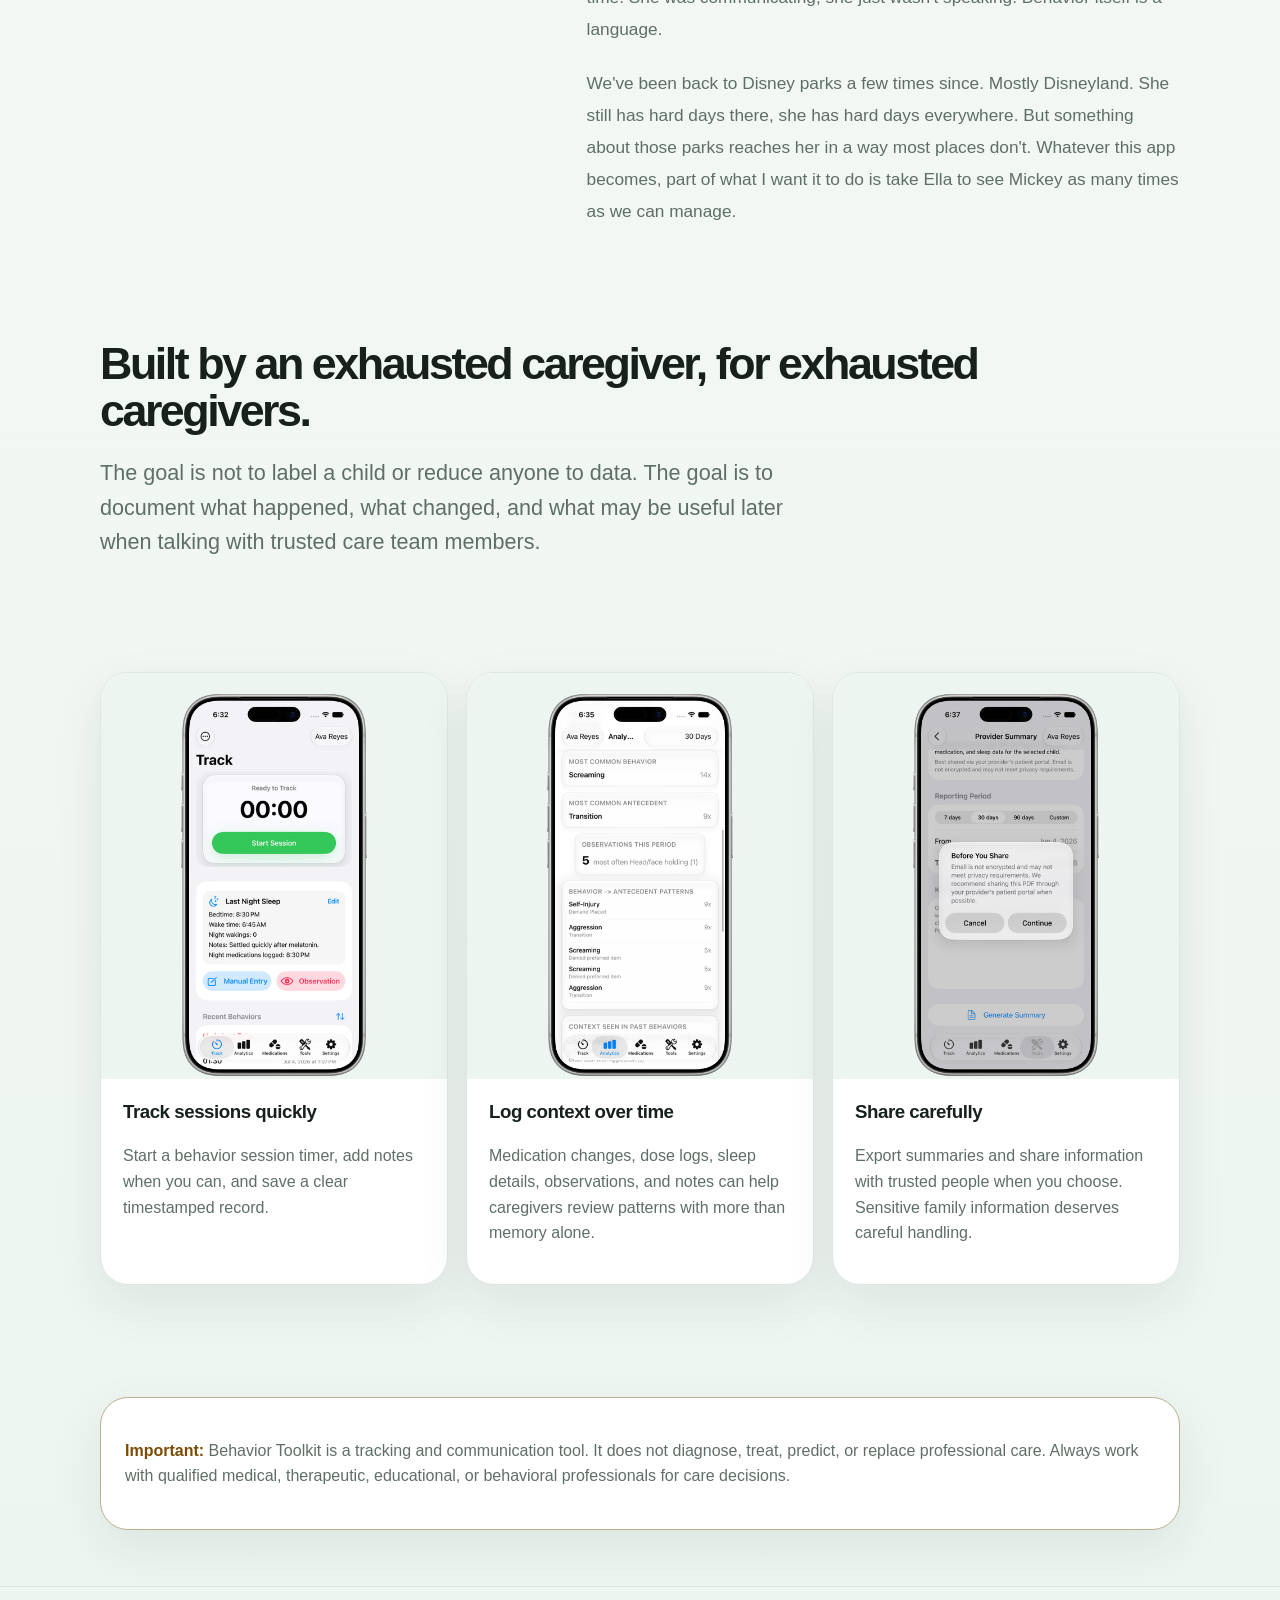
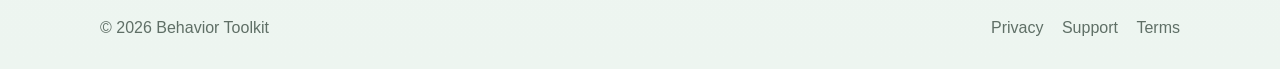
==== commit 28d9606f: "Update launch badge text to remove iOS 27 reference iOS 27 has been released, so update the badge fr" ====
--- a/index.html
+++ b/index.html
@@ -29,7 +29,7 @@
           <p class="hero-sub">This app is for learning to read it.</p>
           <p class="lede">Behavior Toolkit helps caregivers quickly track behavior sessions, medication changes, sleep, notes, observations, and context so patterns are easier to see and share.</p>
           <div class="actions">
-            <span class="badge">Launching with iOS 27 this fall</span>
+            <span class="badge">Launching this Fall</span>
             <a class="button" href="privacy.html">Read privacy policy</a>
           </div>
           <p class="signup-intro">Get notified when it's ready:</p>
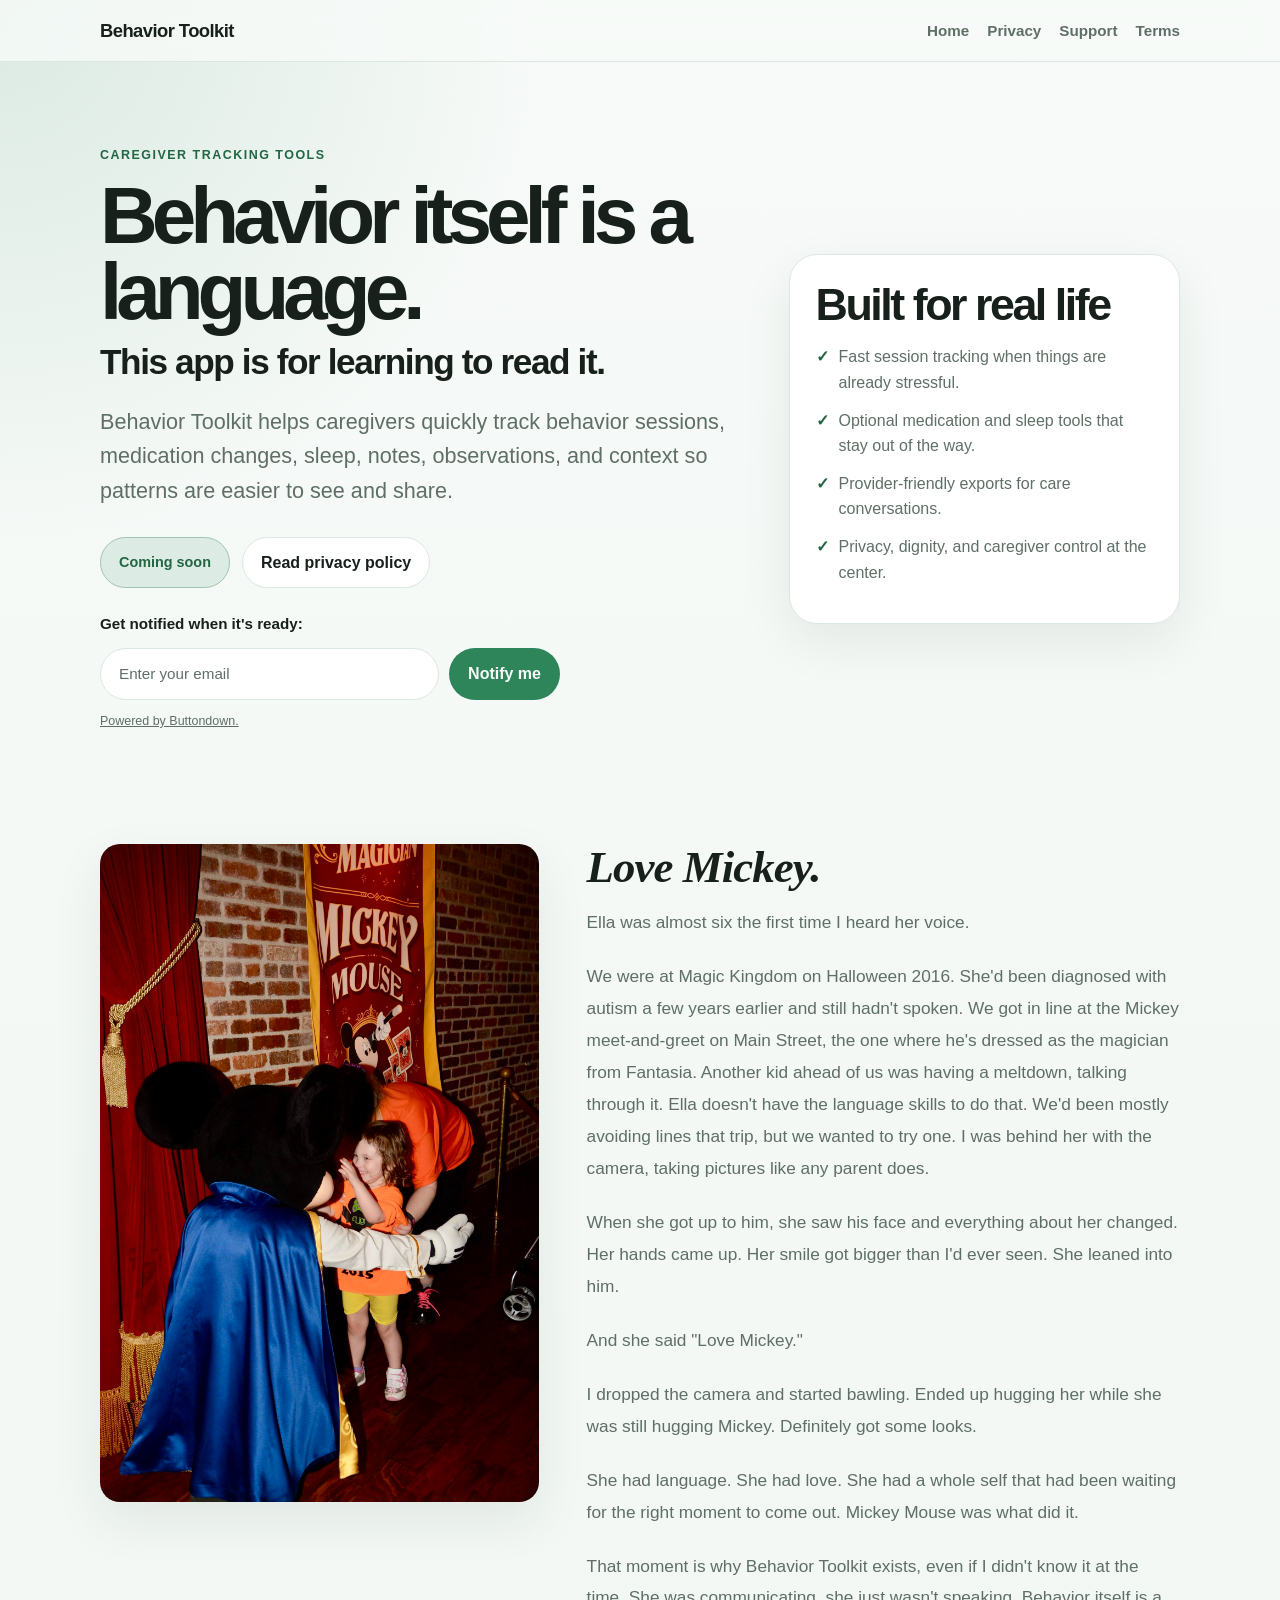
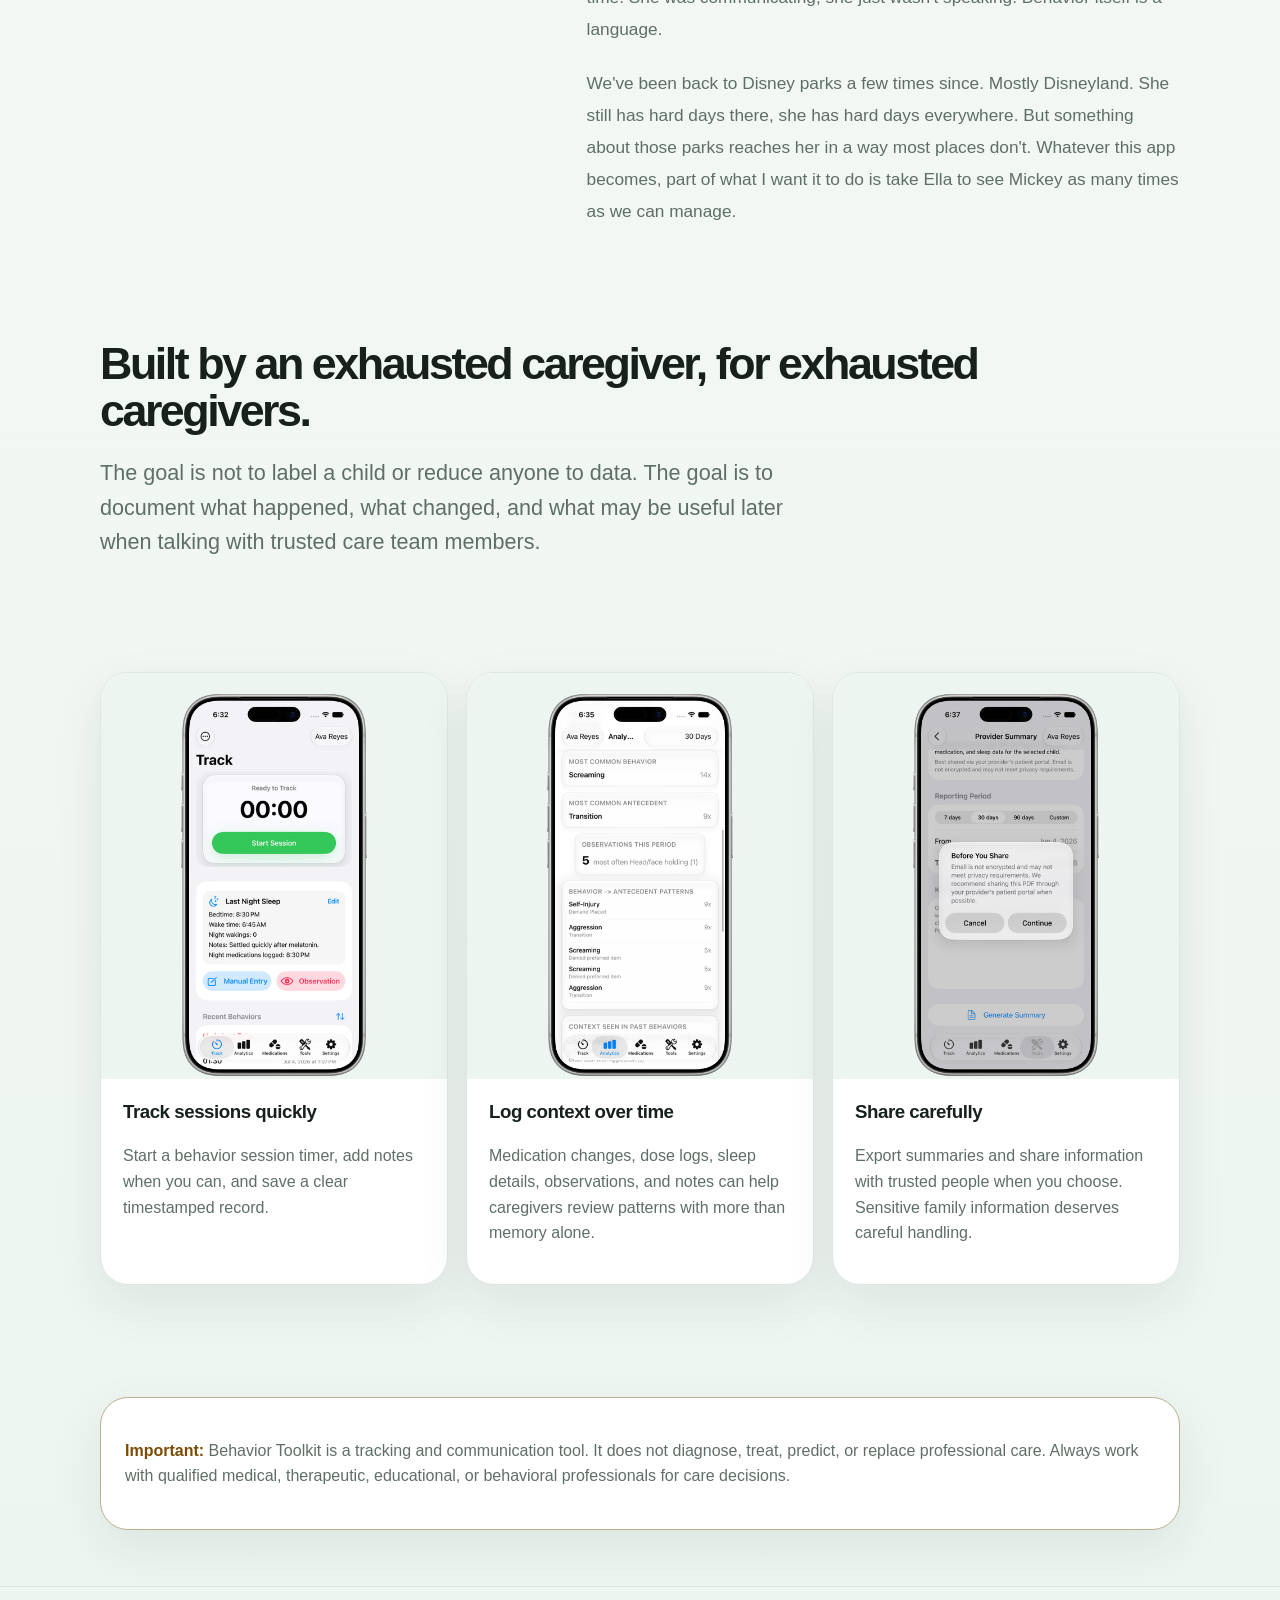
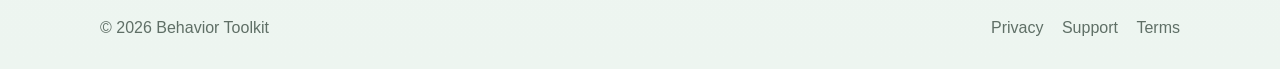
==== commit 29cd94be: "Update privacy policy and replace temporary launch text - Replace drafting notes in the privacy poli" ====
--- a/index.html
+++ b/index.html
@@ -29,7 +29,7 @@
           <p class="hero-sub">This app is for learning to read it.</p>
           <p class="lede">Behavior Toolkit helps caregivers quickly track behavior sessions, medication changes, sleep, notes, observations, and context so patterns are easier to see and share.</p>
           <div class="actions">
-            <span class="badge">Launching this Fall</span>
+            <span class="badge">Coming soon</span>
             <a class="button" href="privacy.html">Read privacy policy</a>
           </div>
           <p class="signup-intro">Get notified when it's ready:</p>
@@ -61,7 +61,7 @@
       </div>
     </section>
 
-    <section class="section story">
+    <section class="section story" id="love-mickey">
       <div class="container story-grid">
         <figure class="story-figure">
           <img src="images/mickey-2016.jpeg" alt="A young girl meeting Mickey Mouse at Magic Kingdom on Halloween 2016.">
--- a/style.css
+++ b/style.css
@@ -33,6 +33,7 @@
 
 html {
   scroll-behavior: smooth;
+  scroll-padding-top: 80px;
 }
 
 body {
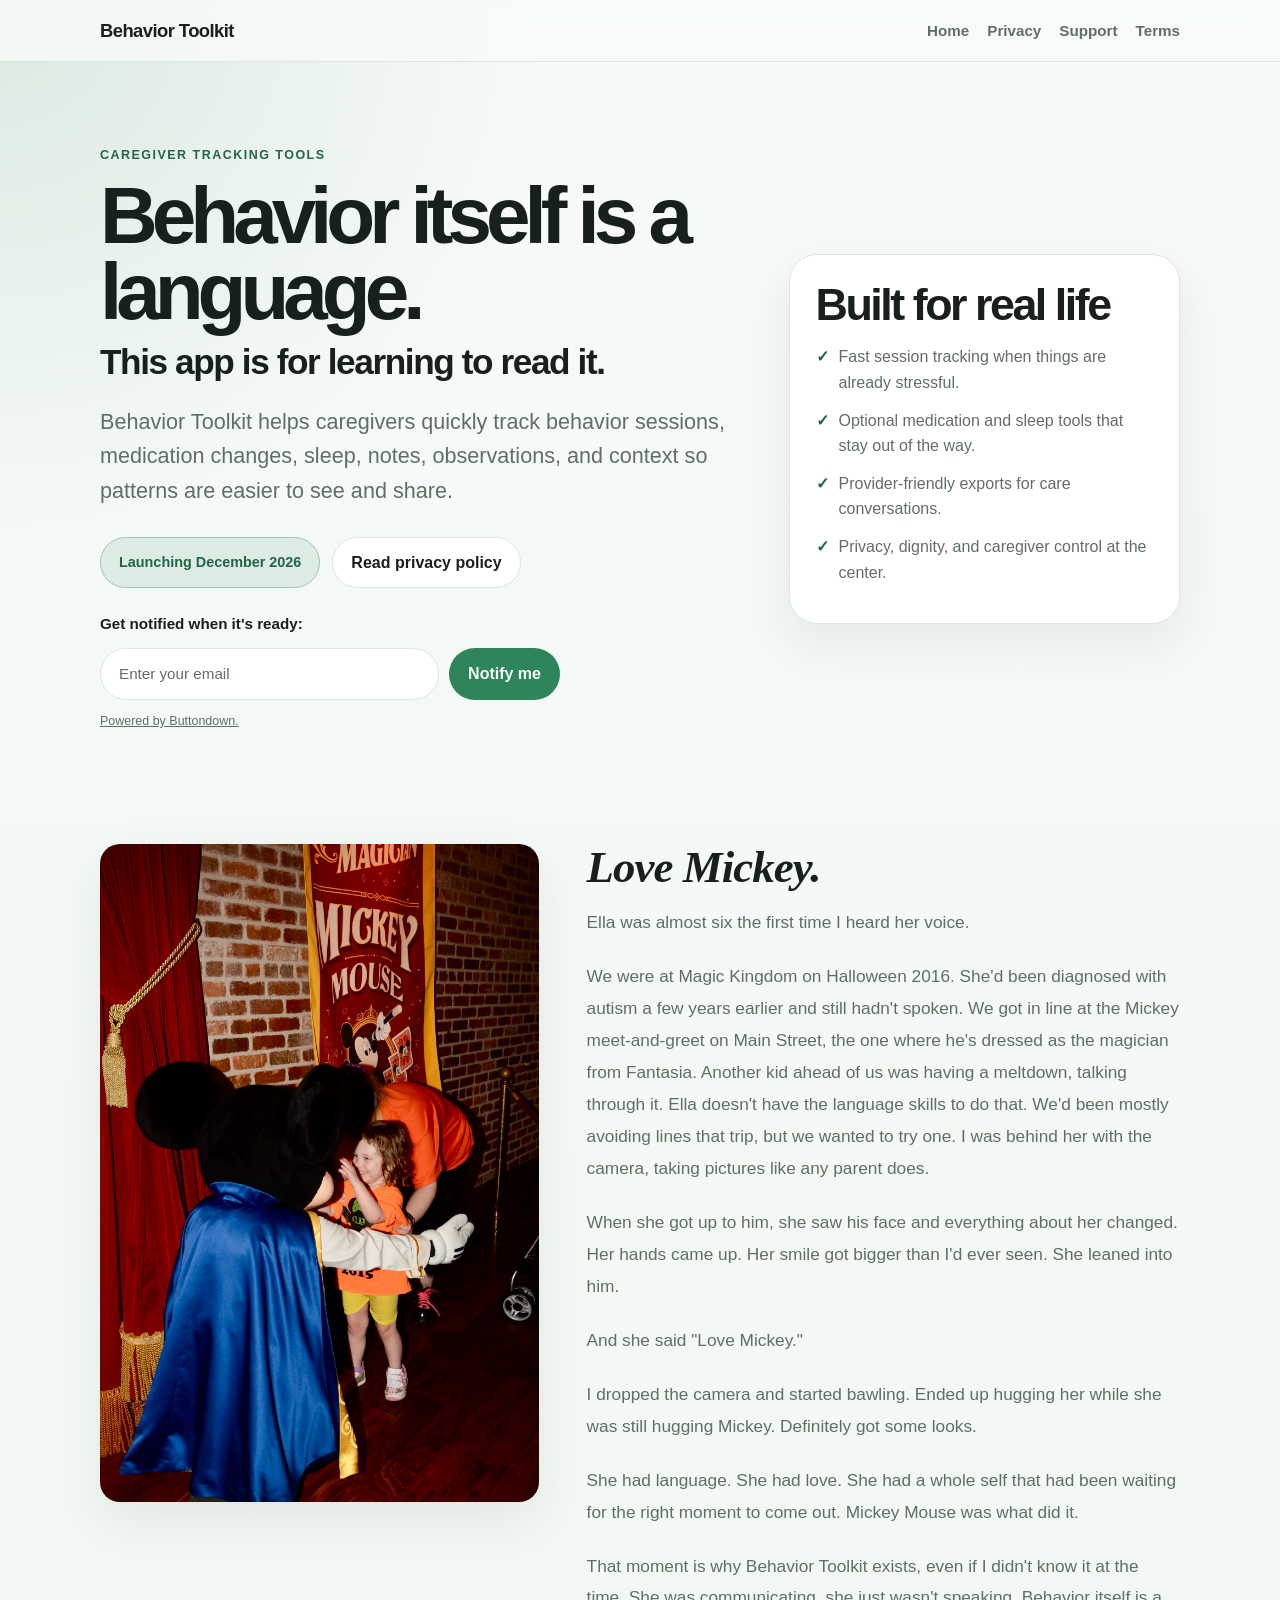
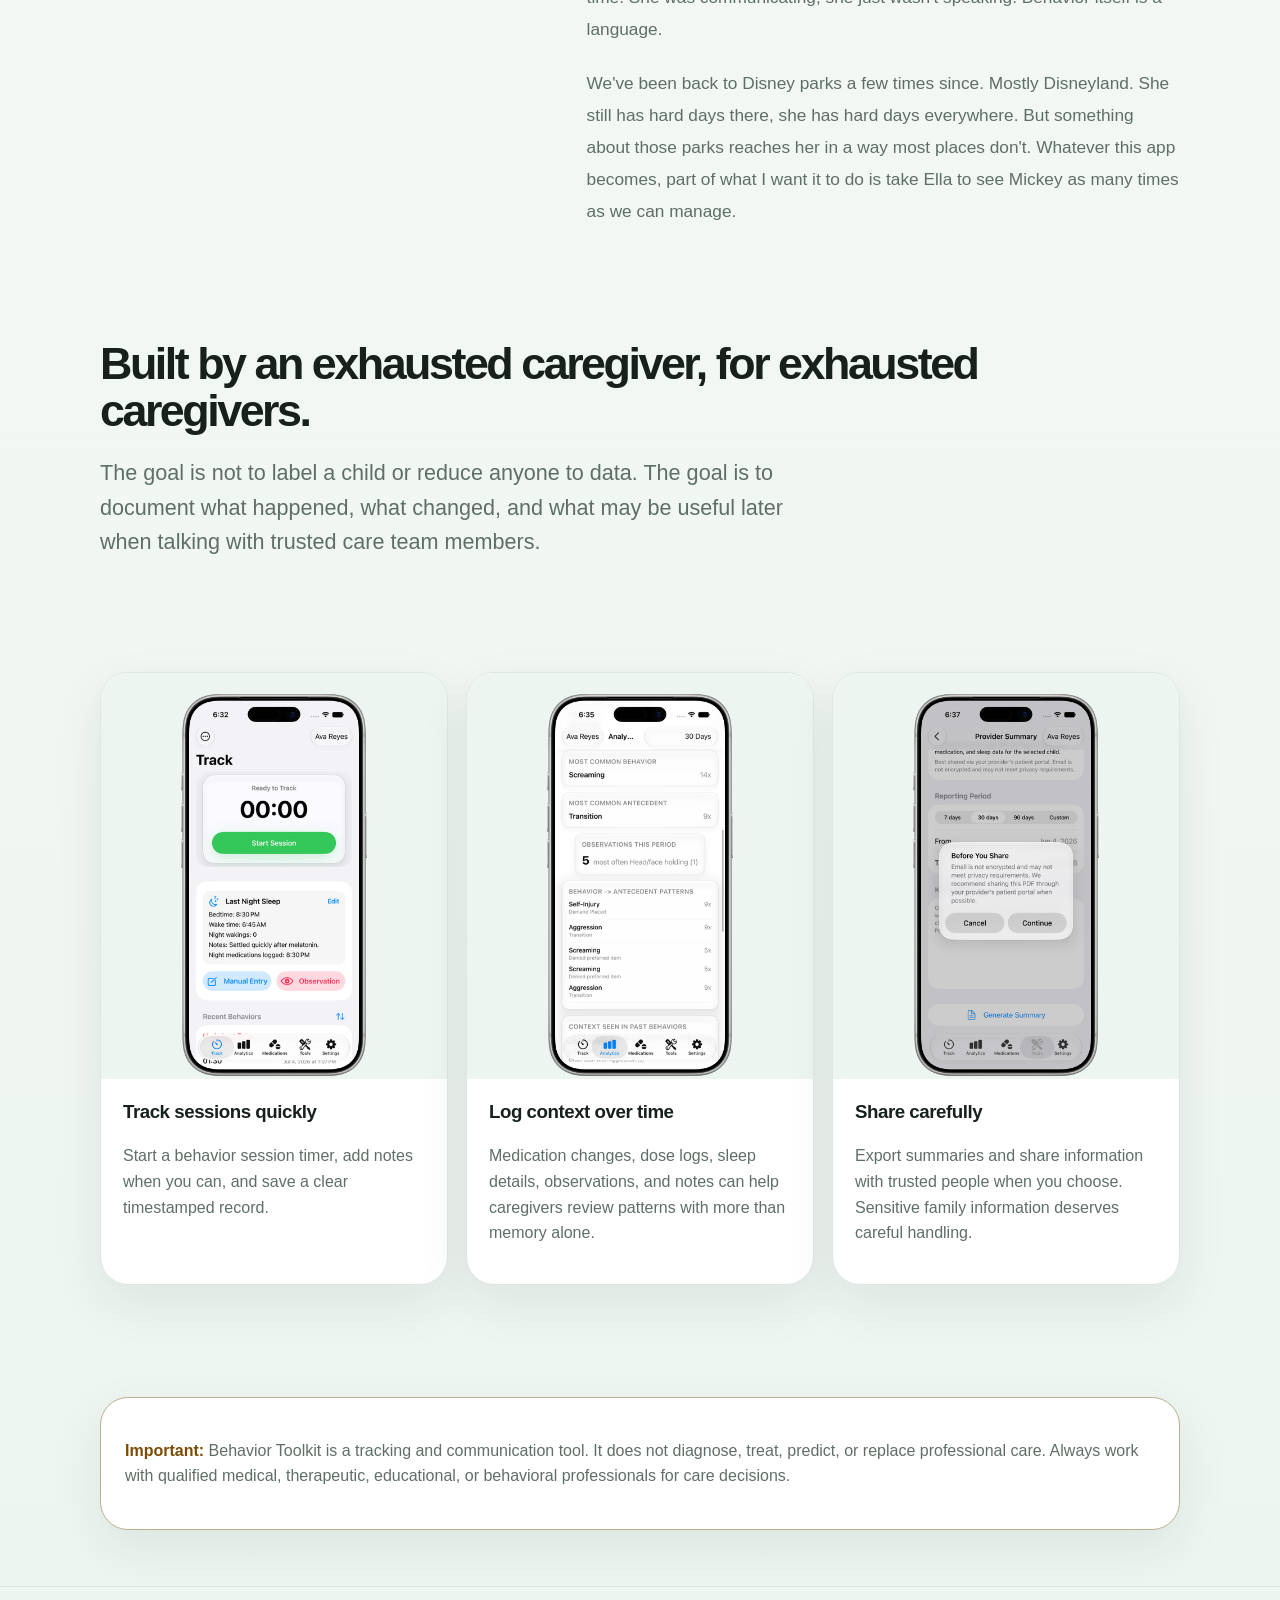
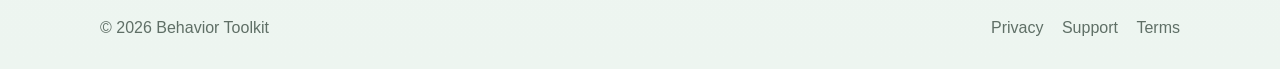
==== commit 8c907efc: "Update home page launch badge to December 2026 Co-Authored-By: Claude Haiku 5.5 <noreply@anthropic.c" ====
--- a/index.html
+++ b/index.html
@@ -29,7 +29,7 @@
           <p class="hero-sub">This app is for learning to read it.</p>
           <p class="lede">Behavior Toolkit helps caregivers quickly track behavior sessions, medication changes, sleep, notes, observations, and context so patterns are easier to see and share.</p>
           <div class="actions">
-            <span class="badge">Coming soon</span>
+            <span class="badge">Launching December 2026</span>
             <a class="button" href="privacy.html">Read privacy policy</a>
           </div>
           <p class="signup-intro">Get notified when it's ready:</p>
